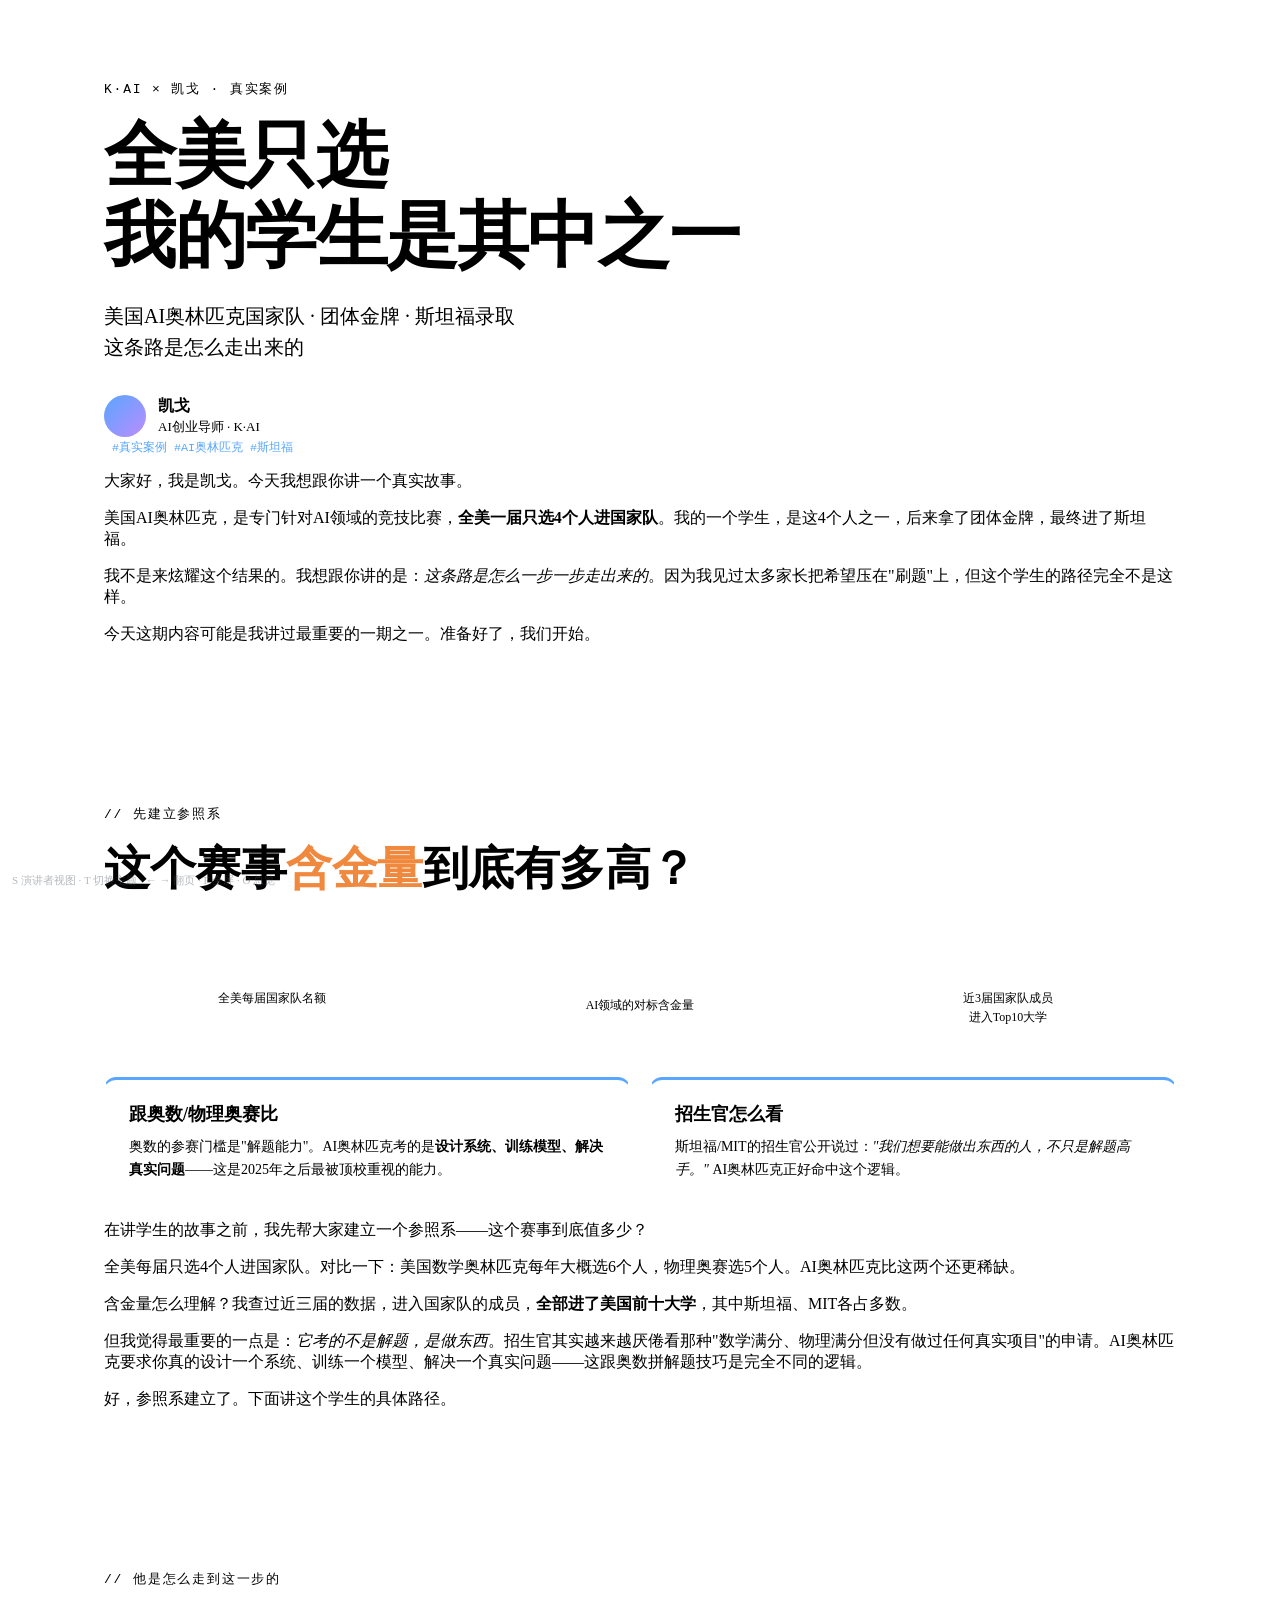
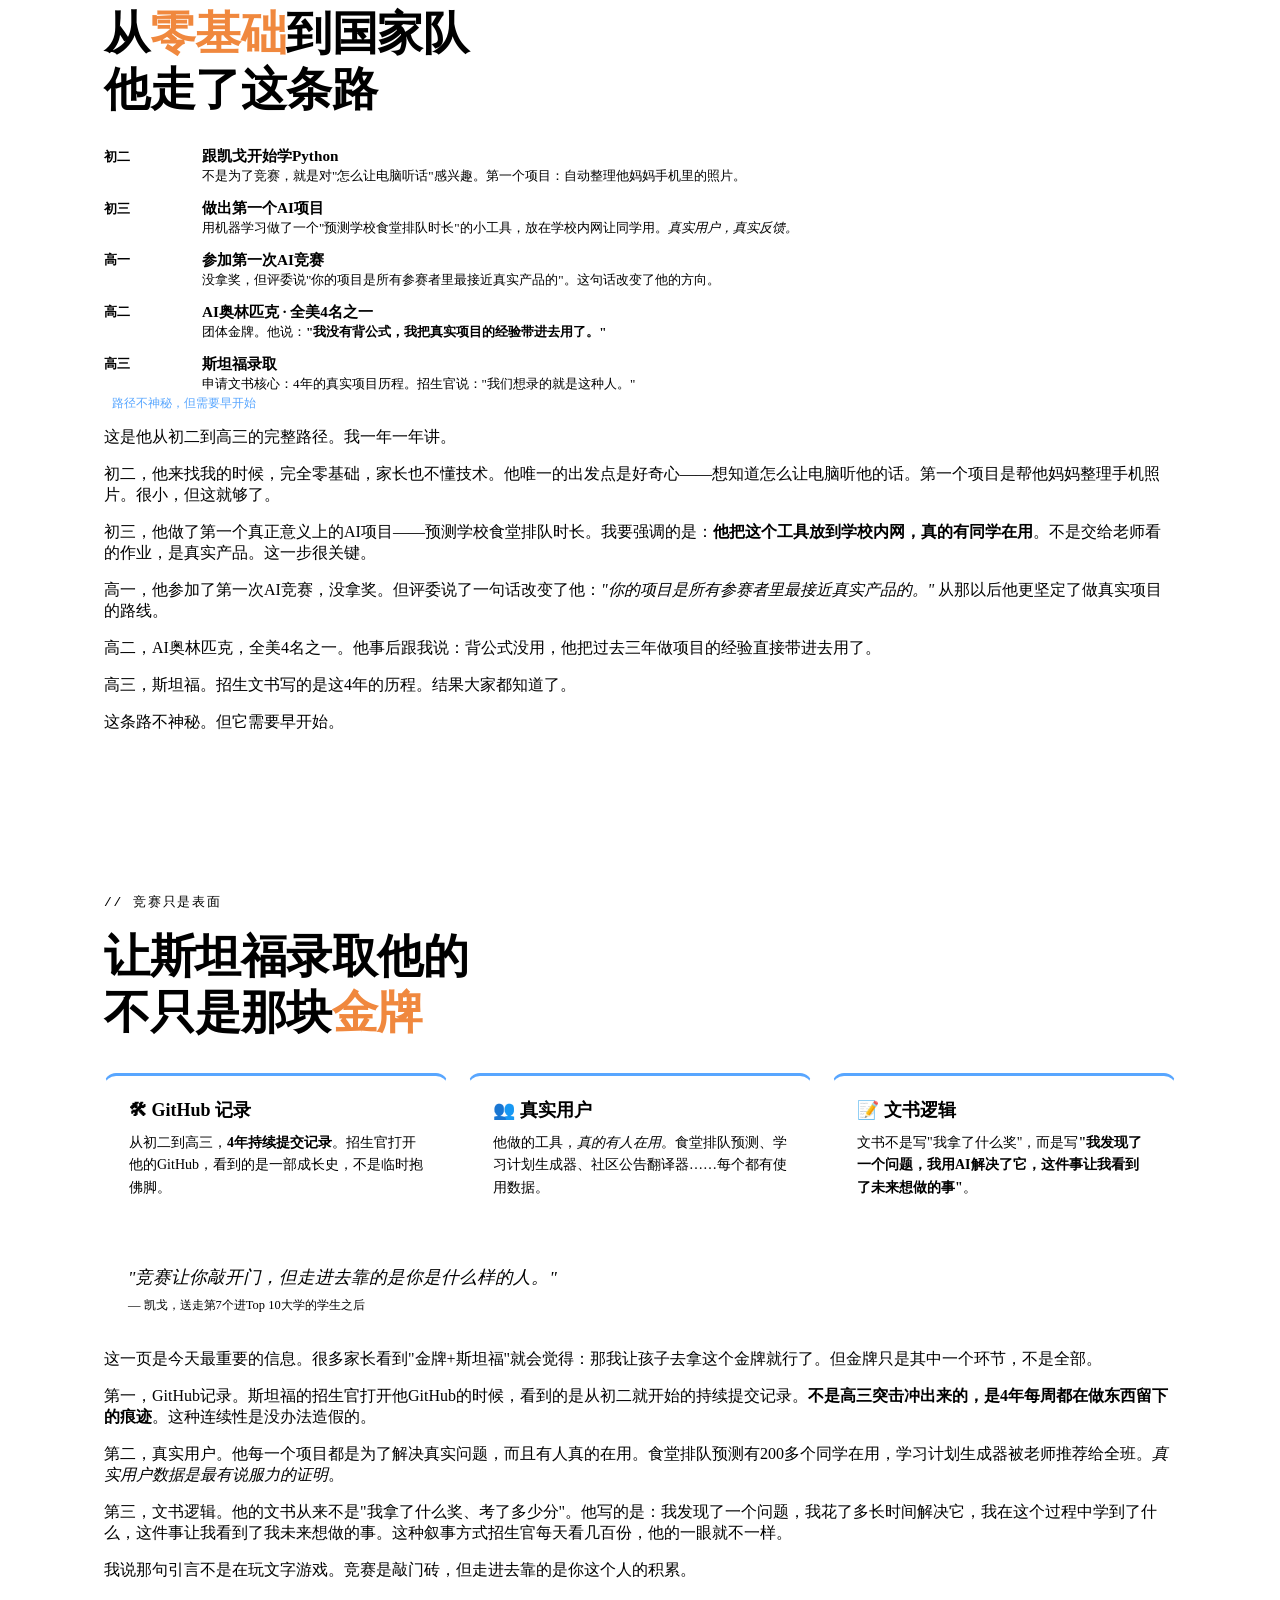
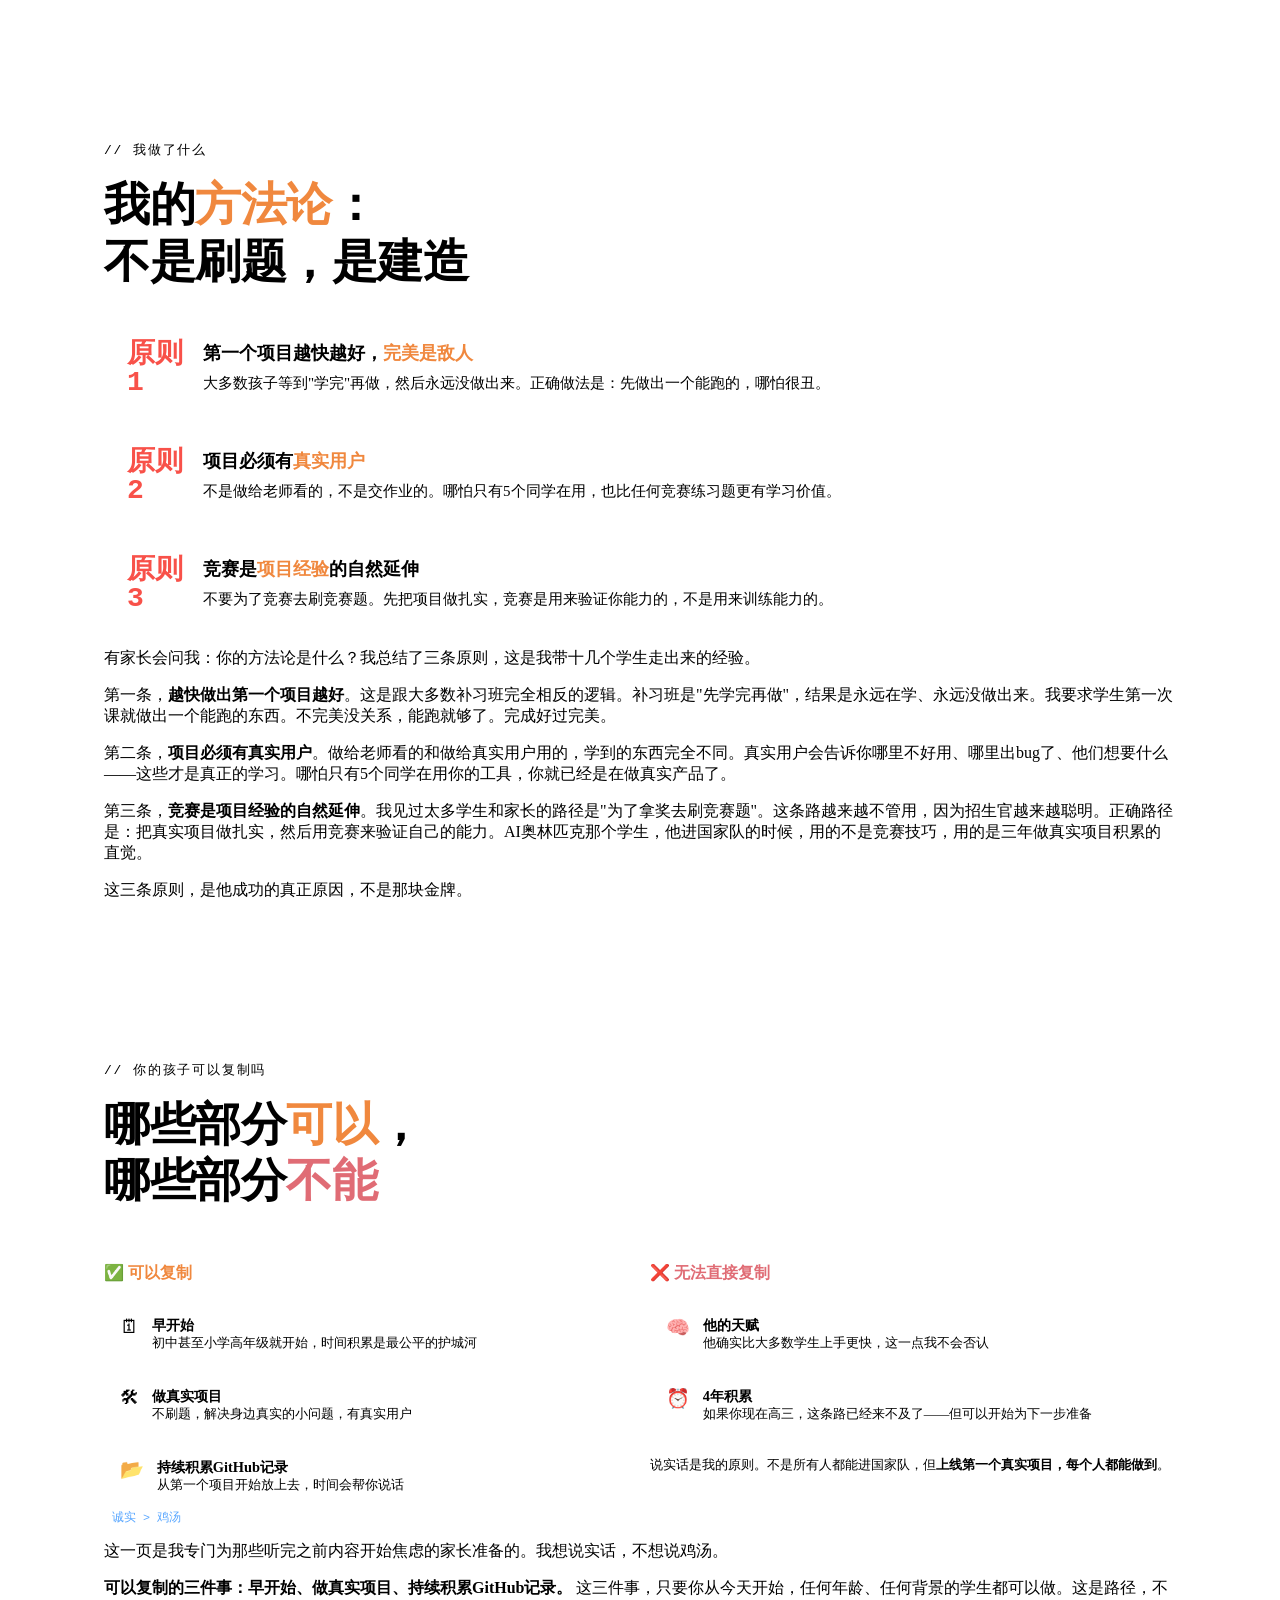
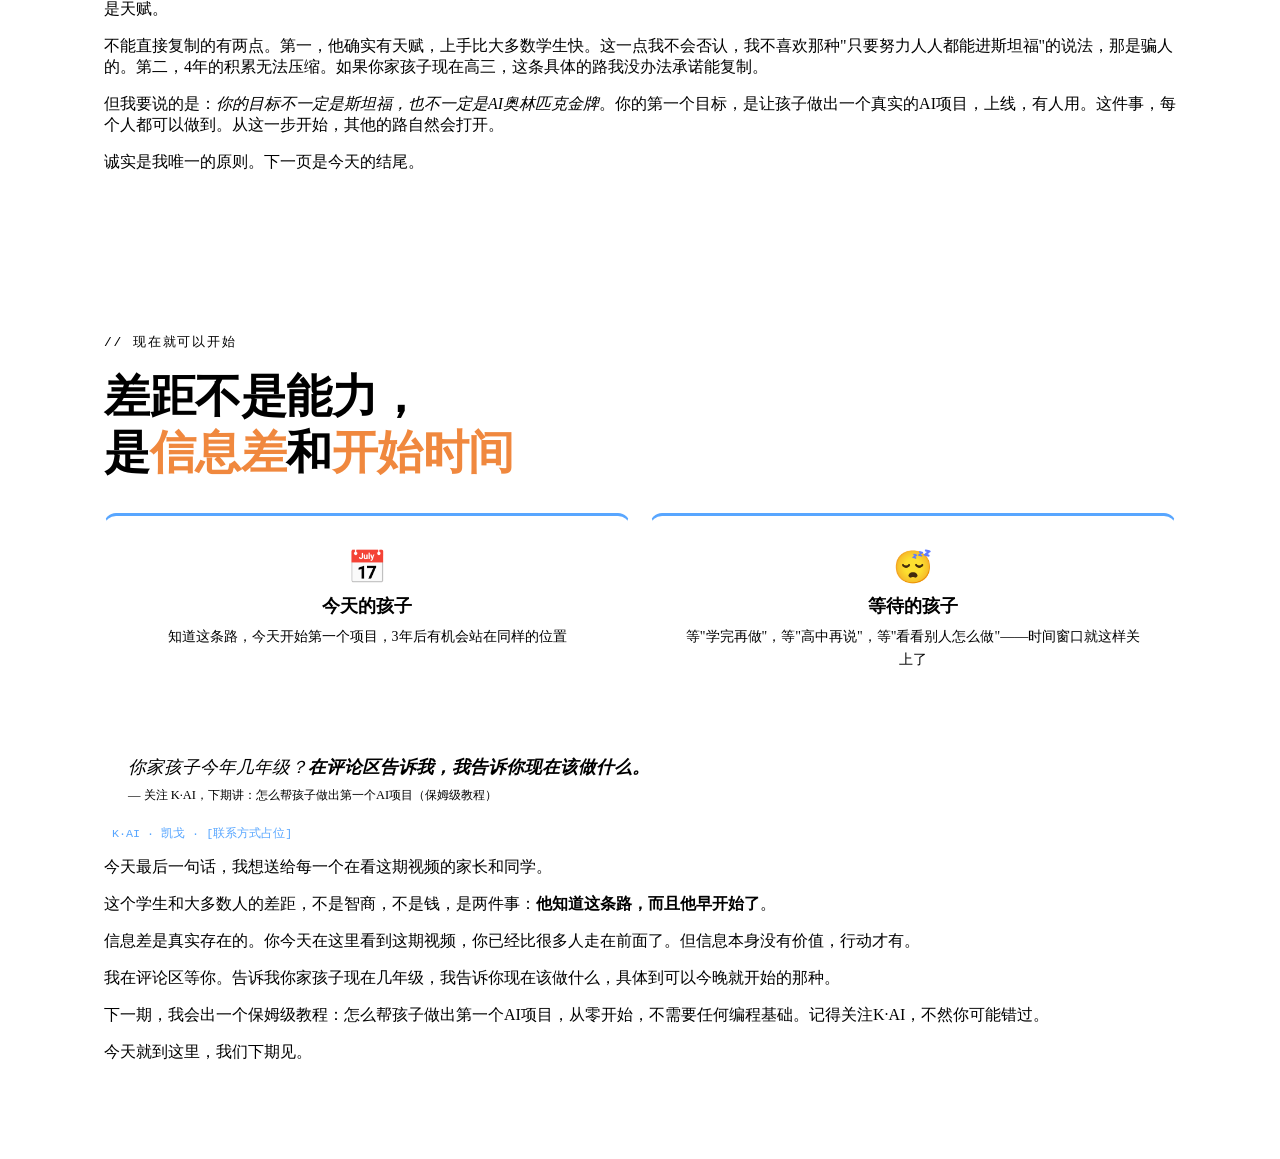
==== products/courses/stanford-ai-olympiad/index.html @ f2dfde43 "add html-ppt slides: tools-for-teen-ai, stanford-ai-olympiad; add VEX brand design assets for Codex " ====
<!DOCTYPE html>
<html lang="zh-CN" data-themes="tokyo-night,dracula,catppuccin-mocha,nord,corporate-clean">
<head>
<meta charset="utf-8">
<meta name="viewport" content="width=device-width,initial-scale=1">
<title>全美4人之一 · 美国AI奥林匹克 → 斯坦福 · K·AI 凯戈</title>
<link rel="stylesheet" href="../../../../.agents/skills/html-ppt/assets/fonts.css">
<link rel="stylesheet" href="../../../../.agents/skills/html-ppt/assets/base.css">
<link rel="stylesheet" id="theme-link" href="../../../../.agents/skills/html-ppt/assets/themes/tokyo-night.css">
<link rel="stylesheet" href="../../../../.agents/skills/html-ppt/assets/animations/animations.css">
<link rel="stylesheet" href="style.css">
<style>
  /* 星空背景覆盖封面 */
  .slide-cover { position: relative; overflow: hidden; }
  .slide-cover canvas { position: absolute; inset: 0; z-index: 0; pointer-events: none; }
  .slide-cover > *:not(canvas) { position: relative; z-index: 1; }

  /* 数据高亮卡 */
  .stat-row { display: flex; gap: 2rem; margin-top: 1.5rem; }
  .stat-box { flex: 1; background: var(--surface-2); border-radius: var(--radius); padding: 1.2rem 1rem; text-align: center; border: 1px solid var(--border); }
  .stat-box .big { font-size: 2.4rem; font-weight: 700; background: var(--grad); -webkit-background-clip: text; background-clip: text; color: transparent; display: block; }
  .stat-box .label { font-size: .75rem; color: var(--text-2); margin-top: .25rem; }

  /* 时间线 */
  .timeline { display: flex; flex-direction: column; gap: .8rem; margin-top: 1.2rem; }
  .tl-row { display: flex; gap: 1rem; align-items: flex-start; }
  .tl-year { min-width: 3.5rem; font-size: .8rem; font-weight: 700; color: var(--accent); padding-top: .15rem; }
  .tl-dot { width: 10px; height: 10px; border-radius: 50%; background: var(--accent); margin-top: .35rem; flex-shrink: 0; }
  .tl-line { width: 2px; background: var(--border); margin: 0 auto; flex-shrink: 0; align-self: stretch; display: none; }
  .tl-body b { font-size: .95rem; }
  .tl-body p { font-size: .82rem; color: var(--text-2); margin: 0; }

  /* 引用块 */
  .quote-block { background: var(--surface-2); border-left: 4px solid var(--accent); border-radius: 0 var(--radius) var(--radius) 0; padding: 1.2rem 1.5rem; margin-top: 1.5rem; }
  .quote-block p { font-size: 1.1rem; font-style: italic; color: var(--text-1); margin: 0; }
  .quote-block cite { display: block; margin-top: .5rem; font-size: .78rem; color: var(--text-2); font-style: normal; }

  /* 可复制清单 */
  .copy-list { display: flex; flex-direction: column; gap: .6rem; margin-top: 1.2rem; }
  .copy-item { display: flex; gap: .8rem; background: var(--surface-2); border-radius: var(--radius); padding: .8rem 1rem; }
  .copy-item .ci-icon { font-size: 1.2rem; flex-shrink: 0; }
  .copy-item .ci-body b { font-size: .9rem; }
  .copy-item .ci-body p { font-size: .8rem; color: var(--text-2); margin: 0; }
  .copy-item.highlight { border: 1px solid var(--accent); }
</style>
</head>
<body class="tpl-presenter-mode-reveal">
<div class="deck">

  <!-- ============ 1. COVER + 星空 ============ -->
  <section class="slide slide-cover" data-title="Cover">
    <div data-fx="starfield" style="position:absolute;inset:0;z-index:0;"></div>
    <p class="kicker" style="position:relative;z-index:1;">K·AI × 凯戈 · 真实案例</p>
    <h1 class="h1 anim-fade-up" data-anim="fade-up" style="position:relative;z-index:1;">
      全美只选<span style="background:var(--grad);-webkit-background-clip:text;background-clip:text;color:transparent">4个人</span><br>
      我的学生是其中之一
    </h1>
    <p class="lede mt-m" style="position:relative;z-index:1;">美国AI奥林匹克国家队 · 团体金牌 · 斯坦福录取<br>这条路是怎么走出来的</p>
    <div class="speaker" style="position:relative;z-index:1;">
      <div class="av"></div>
      <div><b>凯戈</b><span>AI创业导师 · K·AI</span></div>
    </div>
    <div class="deck-footer" style="position:relative;z-index:1;">
      <span class="mono">#真实案例 #AI奥林匹克 #斯坦福</span>
      <span class="slide-number" data-current="1" data-total="7"></span>
    </div>
    <aside class="notes">
      <p>大家好，我是凯戈。今天我想跟你讲一个真实故事。</p>
      <p>美国AI奥林匹克，是专门针对AI领域的竞技比赛，<strong>全美一届只选4个人进国家队</strong>。我的一个学生，是这4个人之一，后来拿了团体金牌，最终进了斯坦福。</p>
      <p>我不是来炫耀这个结果的。我想跟你讲的是：<em>这条路是怎么一步一步走出来的</em>。因为我见过太多家长把希望压在"刷题"上，但这个学生的路径完全不是这样。</p>
      <p>今天这期内容可能是我讲过最重要的一期之一。准备好了，我们开始。</p>
    </aside>
  </section>

  <!-- ============ 2. 赛事是什么 ============ -->
  <section class="slide" data-title="赛事背景">
    <p class="kicker">// 先建立参照系</p>
    <h2 class="h2">这个赛事<span class="accent">含金量</span>到底有多高？</h2>
    <div class="stat-row">
      <div class="stat-box">
        <span class="big">4</span>
        <span class="label">全美每届国家队名额</span>
      </div>
      <div class="stat-box">
        <span class="big">≈ 奥数</span>
        <span class="label">AI领域的对标含金量</span>
      </div>
      <div class="stat-box">
        <span class="big">100%</span>
        <span class="label">近3届国家队成员<br>进入Top10大学</span>
      </div>
    </div>
    <div class="grid g2 mt-l">
      <div class="card card-accent">
        <h4>跟奥数/物理奥赛比</h4>
        <p class="dim">奥数的参赛门槛是"解题能力"。AI奥林匹克考的是<strong>设计系统、训练模型、解决真实问题</strong>——这是2025年之后最被顶校重视的能力。</p>
      </div>
      <div class="card card-accent">
        <h4>招生官怎么看</h4>
        <p class="dim">斯坦福/MIT的招生官公开说过：<em>"我们想要能做出东西的人，不只是解题高手。"</em> AI奥林匹克正好命中这个逻辑。</p>
      </div>
    </div>
    <aside class="notes">
      <p>在讲学生的故事之前，我先帮大家建立一个参照系——这个赛事到底值多少？</p>
      <p>全美每届只选4个人进国家队。对比一下：美国数学奥林匹克每年大概选6个人，物理奥赛选5个人。AI奥林匹克比这两个还更稀缺。</p>
      <p>含金量怎么理解？我查过近三届的数据，进入国家队的成员，<strong>全部进了美国前十大学</strong>，其中斯坦福、MIT各占多数。</p>
      <p>但我觉得最重要的一点是：<em>它考的不是解题，是做东西</em>。招生官其实越来越厌倦看那种"数学满分、物理满分但没有做过任何真实项目"的申请。AI奥林匹克要求你真的设计一个系统、训练一个模型、解决一个真实问题——这跟奥数拼解题技巧是完全不同的逻辑。</p>
      <p>好，参照系建立了。下面讲这个学生的具体路径。</p>
    </aside>
  </section>

  <!-- ============ 3. 学生路径 ============ -->
  <section class="slide" data-title="成长路径">
    <p class="kicker">// 他是怎么走到这一步的</p>
    <h2 class="h2">从<span class="accent">零基础</span>到国家队<br>他走了这条路</h2>
    <div class="timeline mt-m">
      <div class="tl-row">
        <span class="tl-year">初二</span>
        <div class="tl-dot"></div>
        <div class="tl-body"><b>跟凯戈开始学Python</b><p>不是为了竞赛，就是对"怎么让电脑听话"感兴趣。第一个项目：自动整理他妈妈手机里的照片。</p></div>
      </div>
      <div class="tl-row">
        <span class="tl-year">初三</span>
        <div class="tl-dot"></div>
        <div class="tl-body"><b>做出第一个AI项目</b><p>用机器学习做了一个"预测学校食堂排队时长"的小工具，放在学校内网让同学用。<em>真实用户，真实反馈。</em></p></div>
      </div>
      <div class="tl-row">
        <span class="tl-year">高一</span>
        <div class="tl-dot"></div>
        <div class="tl-body"><b>参加第一次AI竞赛</b><p>没拿奖，但评委说"你的项目是所有参赛者里最接近真实产品的"。这句话改变了他的方向。</p></div>
      </div>
      <div class="tl-row">
        <span class="tl-year">高二</span>
        <div class="tl-dot"></div>
        <div class="tl-body"><b>AI奥林匹克 · 全美4名之一</b><p>团体金牌。他说：<strong>"我没有背公式，我把真实项目的经验带进去用了。"</strong></p></div>
      </div>
      <div class="tl-row">
        <span class="tl-year">高三</span>
        <div class="tl-dot"></div>
        <div class="tl-body"><b>斯坦福录取</b><p>申请文书核心：4年的真实项目历程。招生官说："我们想录的就是这种人。"</p></div>
      </div>
    </div>
    <div class="deck-footer">
      <span class="mono">路径不神秘，但需要早开始</span>
      <span class="slide-number" data-current="3" data-total="7"></span>
    </div>
    <aside class="notes">
      <p>这是他从初二到高三的完整路径。我一年一年讲。</p>
      <p>初二，他来找我的时候，完全零基础，家长也不懂技术。他唯一的出发点是好奇心——想知道怎么让电脑听他的话。第一个项目是帮他妈妈整理手机照片。很小，但这就够了。</p>
      <p>初三，他做了第一个真正意义上的AI项目——预测学校食堂排队时长。我要强调的是：<strong>他把这个工具放到学校内网，真的有同学在用</strong>。不是交给老师看的作业，是真实产品。这一步很关键。</p>
      <p>高一，他参加了第一次AI竞赛，没拿奖。但评委说了一句话改变了他：<em>"你的项目是所有参赛者里最接近真实产品的。"</em> 从那以后他更坚定了做真实项目的路线。</p>
      <p>高二，AI奥林匹克，全美4名之一。他事后跟我说：背公式没用，他把过去三年做项目的经验直接带进去用了。</p>
      <p>高三，斯坦福。招生文书写的是这4年的历程。结果大家都知道了。</p>
      <p>这条路不神秘。但它需要早开始。</p>
    </aside>
  </section>

  <!-- ============ 4. 竞赛之外 ============ -->
  <section class="slide" data-title="竞赛之外">
    <p class="kicker">// 竞赛只是表面</p>
    <h2 class="h2">让斯坦福录取他的<br>不只是那块<span class="accent">金牌</span></h2>
    <div class="grid g3 mt-l">
      <div class="card card-accent">
        <h4>🛠 GitHub 记录</h4>
        <p class="dim">从初二到高三，<strong>4年持续提交记录</strong>。招生官打开他的GitHub，看到的是一部成长史，不是临时抱佛脚。</p>
      </div>
      <div class="card card-accent">
        <h4>👥 真实用户</h4>
        <p class="dim">他做的工具，<em>真的有人在用</em>。食堂排队预测、学习计划生成器、社区公告翻译器……每个都有使用数据。</p>
      </div>
      <div class="card card-accent">
        <h4>📝 文书逻辑</h4>
        <p class="dim">文书不是写"我拿了什么奖"，而是写<strong>"我发现了一个问题，我用AI解决了它，这件事让我看到了未来想做的事"</strong>。</p>
      </div>
    </div>
    <div class="quote-block">
      <p>"竞赛让你敲开门，但走进去靠的是你是什么样的人。"</p>
      <cite>— 凯戈，送走第7个进Top 10大学的学生之后</cite>
    </div>
    <aside class="notes">
      <p>这一页是今天最重要的信息。很多家长看到"金牌+斯坦福"就会觉得：那我让孩子去拿这个金牌就行了。但金牌只是其中一个环节，不是全部。</p>
      <p>第一，GitHub记录。斯坦福的招生官打开他GitHub的时候，看到的是从初二就开始的持续提交记录。<strong>不是高三突击冲出来的，是4年每周都在做东西留下的痕迹</strong>。这种连续性是没办法造假的。</p>
      <p>第二，真实用户。他每一个项目都是为了解决真实问题，而且有人真的在用。食堂排队预测有200多个同学在用，学习计划生成器被老师推荐给全班。<em>真实用户数据是最有说服力的证明</em>。</p>
      <p>第三，文书逻辑。他的文书从来不是"我拿了什么奖、考了多少分"。他写的是：我发现了一个问题，我花了多长时间解决它，我在这个过程中学到了什么，这件事让我看到了我未来想做的事。这种叙事方式招生官每天看几百份，他的一眼就不一样。</p>
      <p>我说那句引言不是在玩文字游戏。竞赛是敲门砖，但走进去靠的是你这个人的积累。</p>
    </aside>
  </section>

  <!-- ============ 5. 方法论 ============ -->
  <section class="slide" data-title="凯戈方法论">
    <p class="kicker">// 我做了什么</p>
    <h2 class="h2">我的<span class="accent">方法论</span>：<br>不是刷题，是建造</h2>
    <div class="stack mt-l">
      <div class="rule-row">
        <span class="num red">原则1</span>
        <div>
          <b>第一个项目越快越好，<span class="accent">完美是敌人</span></b>
          <p class="dim">大多数孩子等到"学完"再做，然后永远没做出来。正确做法是：先做出一个能跑的，哪怕很丑。</p>
        </div>
      </div>
      <div class="rule-row">
        <span class="num red">原则2</span>
        <div>
          <b>项目必须有<span class="accent">真实用户</span></b>
          <p class="dim">不是做给老师看的，不是交作业的。哪怕只有5个同学在用，也比任何竞赛练习题更有学习价值。</p>
        </div>
      </div>
      <div class="rule-row">
        <span class="num red">原则3</span>
        <div>
          <b>竞赛是<span class="accent">项目经验</span>的自然延伸</b>
          <p class="dim">不要为了竞赛去刷竞赛题。先把项目做扎实，竞赛是用来验证你能力的，不是用来训练能力的。</p>
        </div>
      </div>
    </div>
    <aside class="notes">
      <p>有家长会问我：你的方法论是什么？我总结了三条原则，这是我带十几个学生走出来的经验。</p>
      <p>第一条，<strong>越快做出第一个项目越好</strong>。这是跟大多数补习班完全相反的逻辑。补习班是"先学完再做"，结果是永远在学、永远没做出来。我要求学生第一次课就做出一个能跑的东西。不完美没关系，能跑就够了。完成好过完美。</p>
      <p>第二条，<strong>项目必须有真实用户</strong>。做给老师看的和做给真实用户用的，学到的东西完全不同。真实用户会告诉你哪里不好用、哪里出bug了、他们想要什么——这些才是真正的学习。哪怕只有5个同学在用你的工具，你就已经是在做真实产品了。</p>
      <p>第三条，<strong>竞赛是项目经验的自然延伸</strong>。我见过太多学生和家长的路径是"为了拿奖去刷竞赛题"。这条路越来越不管用，因为招生官越来越聪明。正确路径是：把真实项目做扎实，然后用竞赛来验证自己的能力。AI奥林匹克那个学生，他进国家队的时候，用的不是竞赛技巧，用的是三年做真实项目积累的直觉。</p>
      <p>这三条原则，是他成功的真正原因，不是那块金牌。</p>
    </aside>
  </section>

  <!-- ============ 6. 可复制吗 ============ -->
  <section class="slide" data-title="可复制性">
    <p class="kicker">// 你的孩子可以复制吗</p>
    <h2 class="h2">哪些部分<span class="accent">可以</span>，<br>哪些部分<span style="color:var(--danger,#e06c75)">不能</span></h2>
    <div class="grid g2 mt-l">
      <div>
        <h4 class="accent" style="margin-bottom:.8rem;">✅ 可以复制</h4>
        <div class="copy-list">
          <div class="copy-item highlight">
            <span class="ci-icon">🗓</span>
            <div class="ci-body"><b>早开始</b><p>初中甚至小学高年级就开始，时间积累是最公平的护城河</p></div>
          </div>
          <div class="copy-item highlight">
            <span class="ci-icon">🛠</span>
            <div class="ci-body"><b>做真实项目</b><p>不刷题，解决身边真实的小问题，有真实用户</p></div>
          </div>
          <div class="copy-item highlight">
            <span class="ci-icon">📂</span>
            <div class="ci-body"><b>持续积累GitHub记录</b><p>从第一个项目开始放上去，时间会帮你说话</p></div>
          </div>
        </div>
      </div>
      <div>
        <h4 style="color:var(--danger,#e06c75);margin-bottom:.8rem;">❌ 无法直接复制</h4>
        <div class="copy-list">
          <div class="copy-item">
            <span class="ci-icon">🧠</span>
            <div class="ci-body"><b>他的天赋</b><p>他确实比大多数学生上手更快，这一点我不会否认</p></div>
          </div>
          <div class="copy-item">
            <span class="ci-icon">⏰</span>
            <div class="ci-body"><b>4年积累</b><p>如果你现在高三，这条路已经来不及了——但可以开始为下一步准备</p></div>
          </div>
        </div>
        <p class="dim mt-m" style="font-size:.82rem;">说实话是我的原则。不是所有人都能进国家队，但<strong>上线第一个真实项目，每个人都能做到</strong>。</p>
      </div>
    </div>
    <div class="deck-footer">
      <span class="mono">诚实 > 鸡汤</span>
      <span class="slide-number" data-current="6" data-total="7"></span>
    </div>
    <aside class="notes">
      <p>这一页是我专门为那些听完之前内容开始焦虑的家长准备的。我想说实话，不想说鸡汤。</p>
      <p><strong>可以复制的三件事：早开始、做真实项目、持续积累GitHub记录。</strong> 这三件事，只要你从今天开始，任何年龄、任何背景的学生都可以做。这是路径，不是天赋。</p>
      <p>不能直接复制的有两点。第一，他确实有天赋，上手比大多数学生快。这一点我不会否认，我不喜欢那种"只要努力人人都能进斯坦福"的说法，那是骗人的。第二，4年的积累无法压缩。如果你家孩子现在高三，这条具体的路我没办法承诺能复制。</p>
      <p>但我要说的是：<em>你的目标不一定是斯坦福，也不一定是AI奥林匹克金牌</em>。你的第一个目标，是让孩子做出一个真实的AI项目，上线，有人用。这件事，每个人都可以做到。从这一步开始，其他的路自然会打开。</p>
      <p>诚实是我唯一的原则。下一页是今天的结尾。</p>
    </aside>
  </section>

  <!-- ============ 7. CLOSING ============ -->
  <section class="slide" data-title="结尾钩子">
    <p class="kicker">// 现在就可以开始</p>
    <h2 class="h2">差距不是能力，<br>是<span class="accent">信息差</span>和<span class="accent">开始时间</span></h2>
    <div class="grid g2 mt-l">
      <div class="card card-accent" style="text-align:center;padding:2rem;">
        <p style="font-size:2rem;margin:0">📅</p>
        <h4 style="margin:.5rem 0">今天的孩子</h4>
        <p class="dim">知道这条路，今天开始第一个项目，3年后有机会站在同样的位置</p>
      </div>
      <div class="card card-accent" style="text-align:center;padding:2rem;">
        <p style="font-size:2rem;margin:0">😴</p>
        <h4 style="margin:.5rem 0">等待的孩子</h4>
        <p class="dim">等"学完再做"，等"高中再说"，等"看看别人怎么做"——时间窗口就这样关上了</p>
      </div>
    </div>
    <div class="quote-block mt-l">
      <p>你家孩子今年几年级？<strong>在评论区告诉我，我告诉你现在该做什么。</strong></p>
      <cite>— 关注 K·AI，下期讲：怎么帮孩子做出第一个AI项目（保姆级教程）</cite>
    </div>
    <div class="deck-footer">
      <span class="mono">K·AI · 凯戈 · [联系方式占位]</span>
      <span class="slide-number" data-current="7" data-total="7"></span>
    </div>
    <aside class="notes">
      <p>今天最后一句话，我想送给每一个在看这期视频的家长和同学。</p>
      <p>这个学生和大多数人的差距，不是智商，不是钱，是两件事：<strong>他知道这条路，而且他早开始了</strong>。</p>
      <p>信息差是真实存在的。你今天在这里看到这期视频，你已经比很多人走在前面了。但信息本身没有价值，行动才有。</p>
      <p>我在评论区等你。告诉我你家孩子现在几年级，我告诉你现在该做什么，具体到可以今晚就开始的那种。</p>
      <p>下一期，我会出一个保姆级教程：怎么帮孩子做出第一个AI项目，从零开始，不需要任何编程基础。记得关注K·AI，不然你可能错过。</p>
      <p>今天就到这里，我们下期见。</p>
    </aside>
  </section>

</div>

<div style="position:fixed;bottom:12px;left:12px;font-size:11px;color:#484f5866;z-index:100;pointer-events:none">
  S 演讲者视图 · T 切换主题 · ← → 翻页 · F 全屏 · O 总览
</div>

<script src="../../../../.agents/skills/html-ppt/assets/animations/fx-runtime.js"></script>
<script src="../../../../.agents/skills/html-ppt/assets/runtime.js"></script>
</body>
</html>
---- products/courses/stanford-ai-olympiad/style.css ----
/* tpl-presenter-mode-reveal · scoped styles
 * Presenter-mode demo deck. Inherits tokens from active theme.
 * Minimal overrides — focus is on content + notes structure.
 */

.tpl-presenter-mode-reveal .slide {
  padding: 72px 96px;
}

.tpl-presenter-mode-reveal .kicker {
  font-family: var(--font-mono, monospace);
  font-size: 13px;
  color: var(--text-3);
  letter-spacing: 0.14em;
  text-transform: uppercase;
  margin: 0 0 18px 0;
}

.tpl-presenter-mode-reveal .h1 {
  font-size: clamp(44px, 5.6vw, 76px);
  line-height: 1.12;
  letter-spacing: -0.02em;
  margin: 0 0 24px 0;
}

.tpl-presenter-mode-reveal .h2 {
  font-size: clamp(32px, 3.6vw, 48px);
  line-height: 1.22;
  letter-spacing: -0.01em;
  margin: 0 0 28px 0;
}

.tpl-presenter-mode-reveal .lede {
  font-size: 20px;
  line-height: 1.55;
  color: var(--text-2);
}

.tpl-presenter-mode-reveal .mono {
  font-family: var(--font-mono, monospace);
  font-size: 0.9em;
  padding: 2px 8px;
  border-radius: 6px;
  background: rgba(255,255,255,0.08);
  color: var(--accent, #58a6ff);
}

.tpl-presenter-mode-reveal .accent {
  color: var(--accent, #f0883e);
  font-weight: 700;
}

.tpl-presenter-mode-reveal .speaker {
  display: flex;
  align-items: center;
  gap: 12px;
  margin-top: 32px;
}
.tpl-presenter-mode-reveal .speaker .av {
  width: 42px;
  height: 42px;
  border-radius: 50%;
  background: linear-gradient(135deg, var(--accent, #58a6ff), #bc8cff);
}
.tpl-presenter-mode-reveal .speaker b {
  display: block;
  font-size: 16px;
}
.tpl-presenter-mode-reveal .speaker span {
  font-size: 13px;
  color: var(--text-3);
}

/* Agenda rows */
.tpl-presenter-mode-reveal .agenda-row {
  display: grid;
  grid-template-columns: 48px 1fr auto;
  gap: 16px;
  align-items: center;
  padding: 14px 18px;
  border: 1px solid var(--border, rgba(255,255,255,0.1));
  border-radius: 10px;
  margin-bottom: 10px;
  background: var(--surface, rgba(255,255,255,0.03));
}
.tpl-presenter-mode-reveal .agenda-row .num {
  font-family: var(--font-mono, monospace);
  font-size: 14px;
  color: var(--accent, #58a6ff);
  font-weight: 700;
}
.tpl-presenter-mode-reveal .agenda-row .t {
  font-size: 17px;
  font-weight: 500;
  color: var(--text-1);
}
.tpl-presenter-mode-reveal .agenda-row .d {
  font-family: var(--font-mono, monospace);
  font-size: 12px;
  color: var(--text-3);
}

/* Cards */
.tpl-presenter-mode-reveal .card {
  background: var(--surface, rgba(255,255,255,0.03));
  border: 1px solid var(--border, rgba(255,255,255,0.1));
  border-radius: 12px;
  padding: 22px 24px;
}
.tpl-presenter-mode-reveal .card-accent {
  border-top: 3px solid var(--accent, #58a6ff);
}
.tpl-presenter-mode-reveal .card h4 {
  margin: 0 0 10px 0;
  font-size: 18px;
  color: var(--text-1);
}
.tpl-presenter-mode-reveal .card .dim {
  color: var(--text-2);
  font-size: 14px;
  line-height: 1.6;
  margin: 0;
}

/* Feature rows (presenter view features) */
.tpl-presenter-mode-reveal .feature-row {
  display: flex;
  gap: 14px;
  padding: 14px 0;
  border-bottom: 1px solid var(--border, rgba(255,255,255,0.08));
}
.tpl-presenter-mode-reveal .feature-row:last-child { border-bottom: none; }
.tpl-presenter-mode-reveal .feature-row .num {
  font-size: 24px;
  font-weight: 700;
  line-height: 1;
  flex-shrink: 0;
}
.tpl-presenter-mode-reveal .feature-row b {
  display: block;
  font-size: 17px;
  margin-bottom: 4px;
  color: var(--text-1);
}
.tpl-presenter-mode-reveal .feature-row .dim {
  font-size: 14px;
  color: var(--text-2);
  line-height: 1.55;
  margin: 0;
}
.tpl-presenter-mode-reveal .blue { color: #58a6ff; }
.tpl-presenter-mode-reveal .green { color: #3fb950; }
.tpl-presenter-mode-reveal .orange { color: #f0883e; }
.tpl-presenter-mode-reveal .purple { color: #bc8cff; }
.tpl-presenter-mode-reveal .red { color: #f85149; }

/* Rule rows (3 铁律) */
.tpl-presenter-mode-reveal .rule-row {
  display: grid;
  grid-template-columns: 56px 1fr;
  gap: 20px;
  align-items: start;
  padding: 18px 22px;
  border: 1px solid var(--border, rgba(255,255,255,0.1));
  border-radius: 12px;
  margin-bottom: 14px;
  background: var(--surface, rgba(255,255,255,0.03));
}
.tpl-presenter-mode-reveal .rule-row .num {
  font-size: 28px;
  font-weight: 800;
  font-family: var(--font-mono, monospace);
  line-height: 1;
}
.tpl-presenter-mode-reveal .rule-row b {
  display: block;
  font-size: 18px;
  margin-bottom: 6px;
  color: var(--text-1);
}
.tpl-presenter-mode-reveal .rule-row .dim {
  font-size: 15px;
  color: var(--text-2);
  line-height: 1.6;
  margin: 0;
}

/* Code block */
.tpl-presenter-mode-reveal .code-block {
  background: #0d1117;
  border: 1px solid rgba(255,255,255,0.1);
  border-radius: 12px;
  padding: 20px 26px;
  font-family: var(--font-mono, "SF Mono", monospace);
  font-size: 15px;
  line-height: 1.8;
  color: #e6edf3;
  white-space: pre-wrap;
  text-align: left;
}
.tpl-presenter-mode-reveal .code-block .comment { color: #8b949e; }
.tpl-presenter-mode-reveal .code-block .cmd { color: #3fb950; font-weight: 600; }
.tpl-presenter-mode-reveal .code-block .flag { color: #f0883e; }

/* Stack helper */
.tpl-presenter-mode-reveal .stack > * + * { margin-top: 0; }

/* Grid helpers */
.tpl-presenter-mode-reveal .grid { display: grid; gap: 20px; }
.tpl-presenter-mode-reveal .grid.g2 { grid-template-columns: 1fr 1fr; }
.tpl-presenter-mode-reveal .grid.g3 { grid-template-columns: repeat(3, 1fr); }

.tpl-presenter-mode-reveal .mt-m { margin-top: 20px; }
.tpl-presenter-mode-reveal .mt-l { margin-top: 32px; }
.tpl-presenter-mode-reveal .mt-s { margin-top: 10px; }
.tpl-presenter-mode-reveal .tc { text-align: center; }
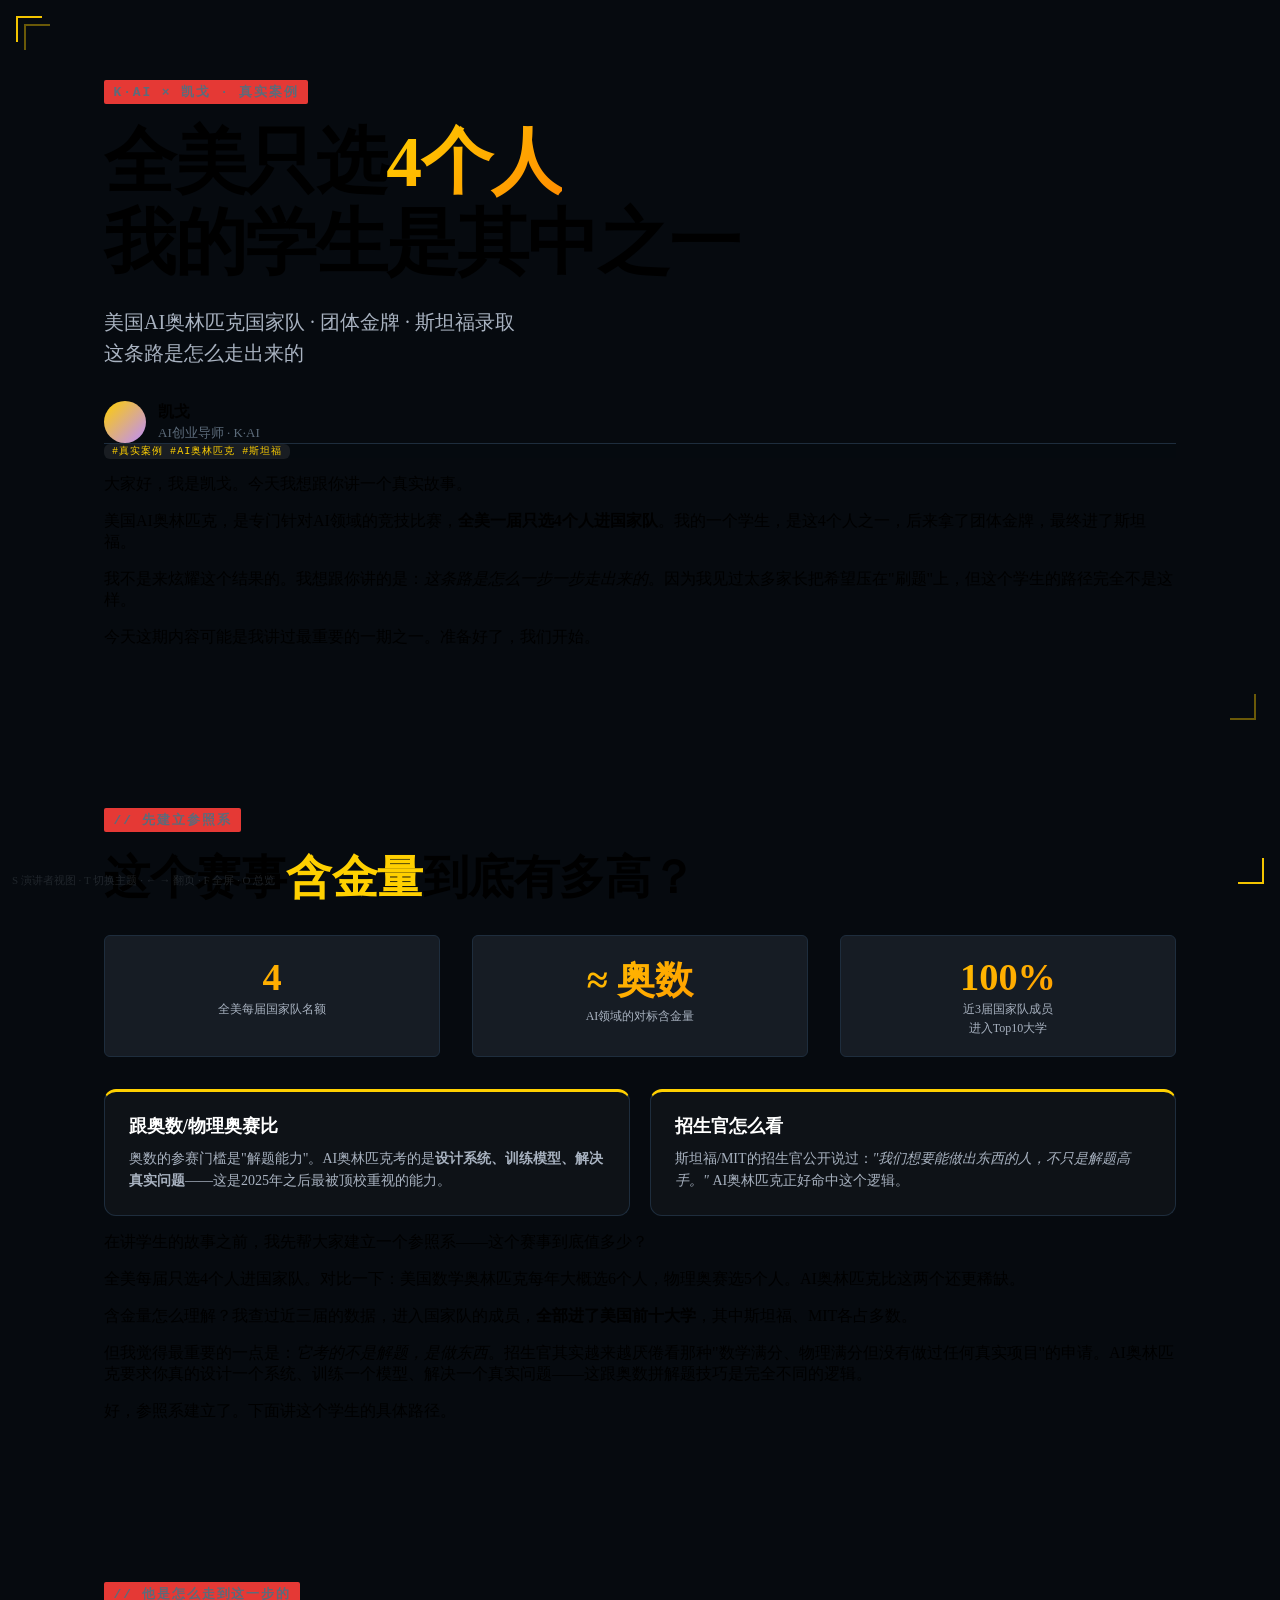
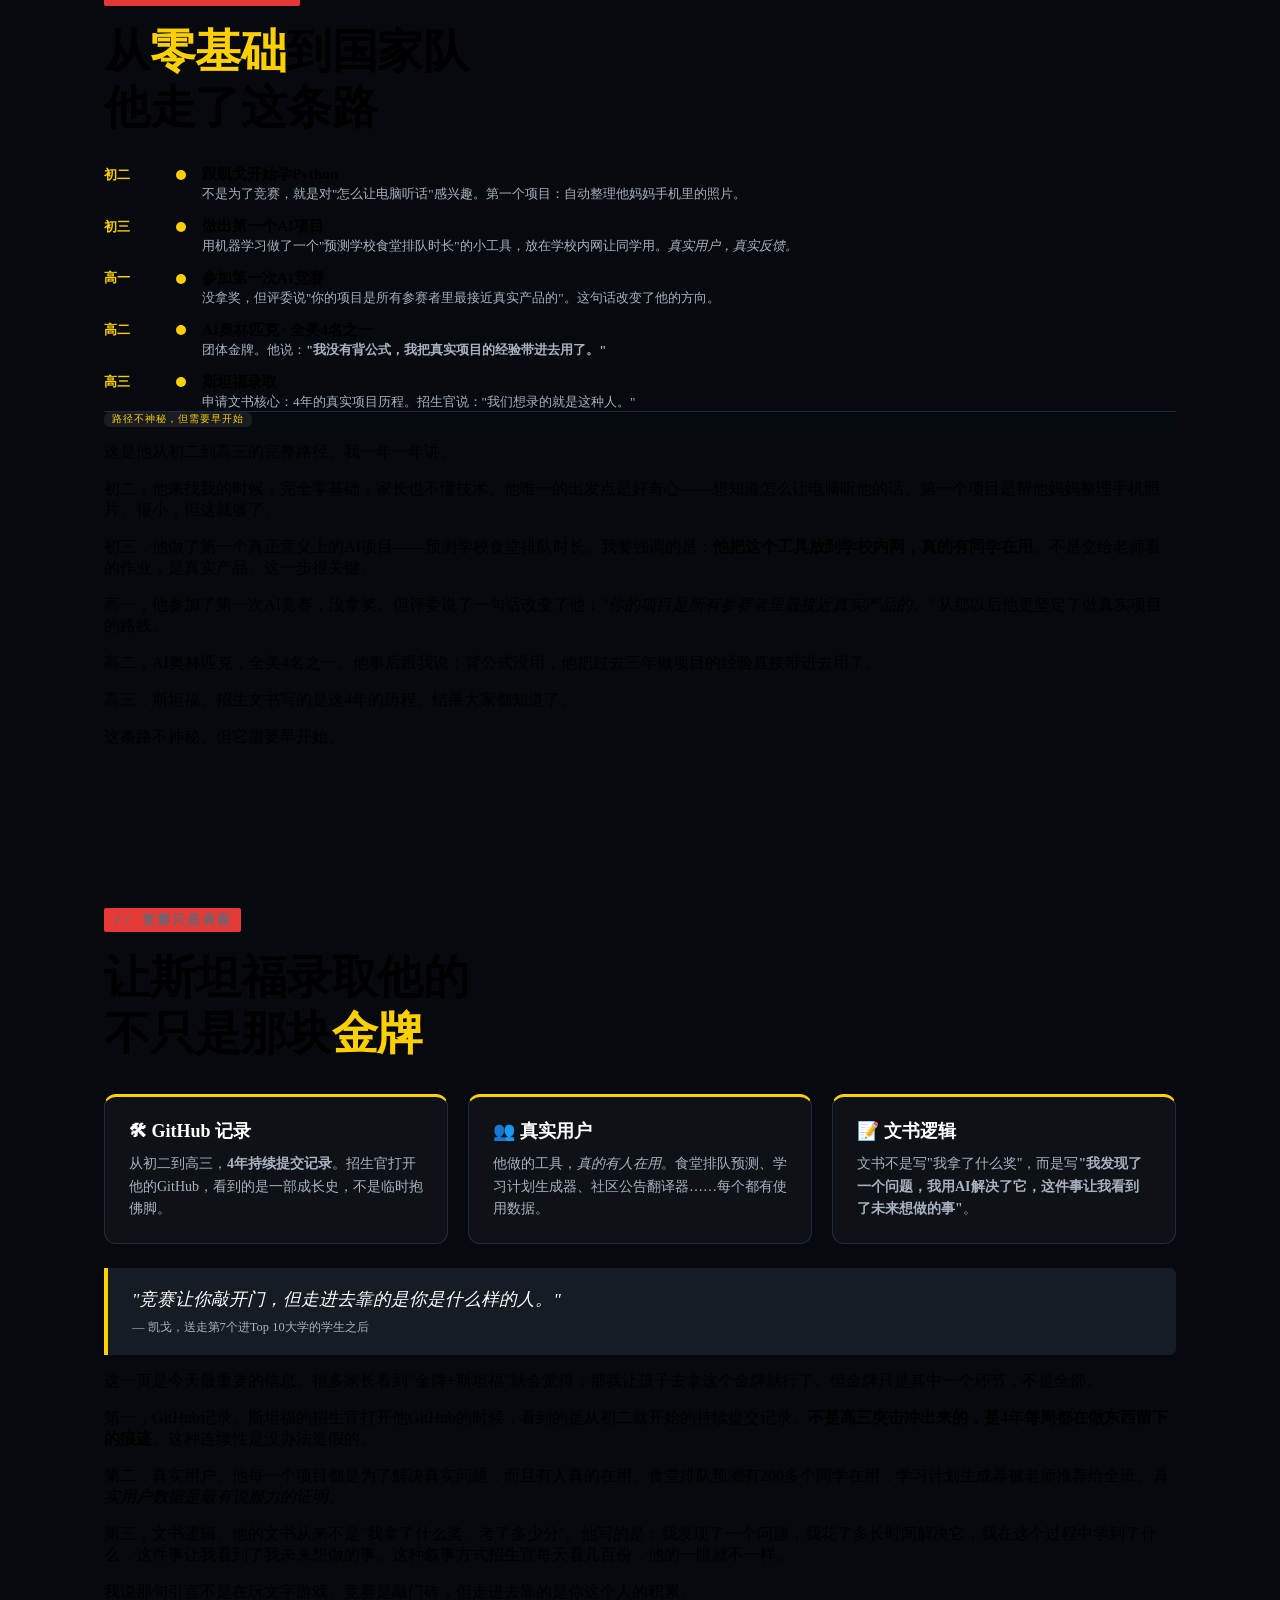
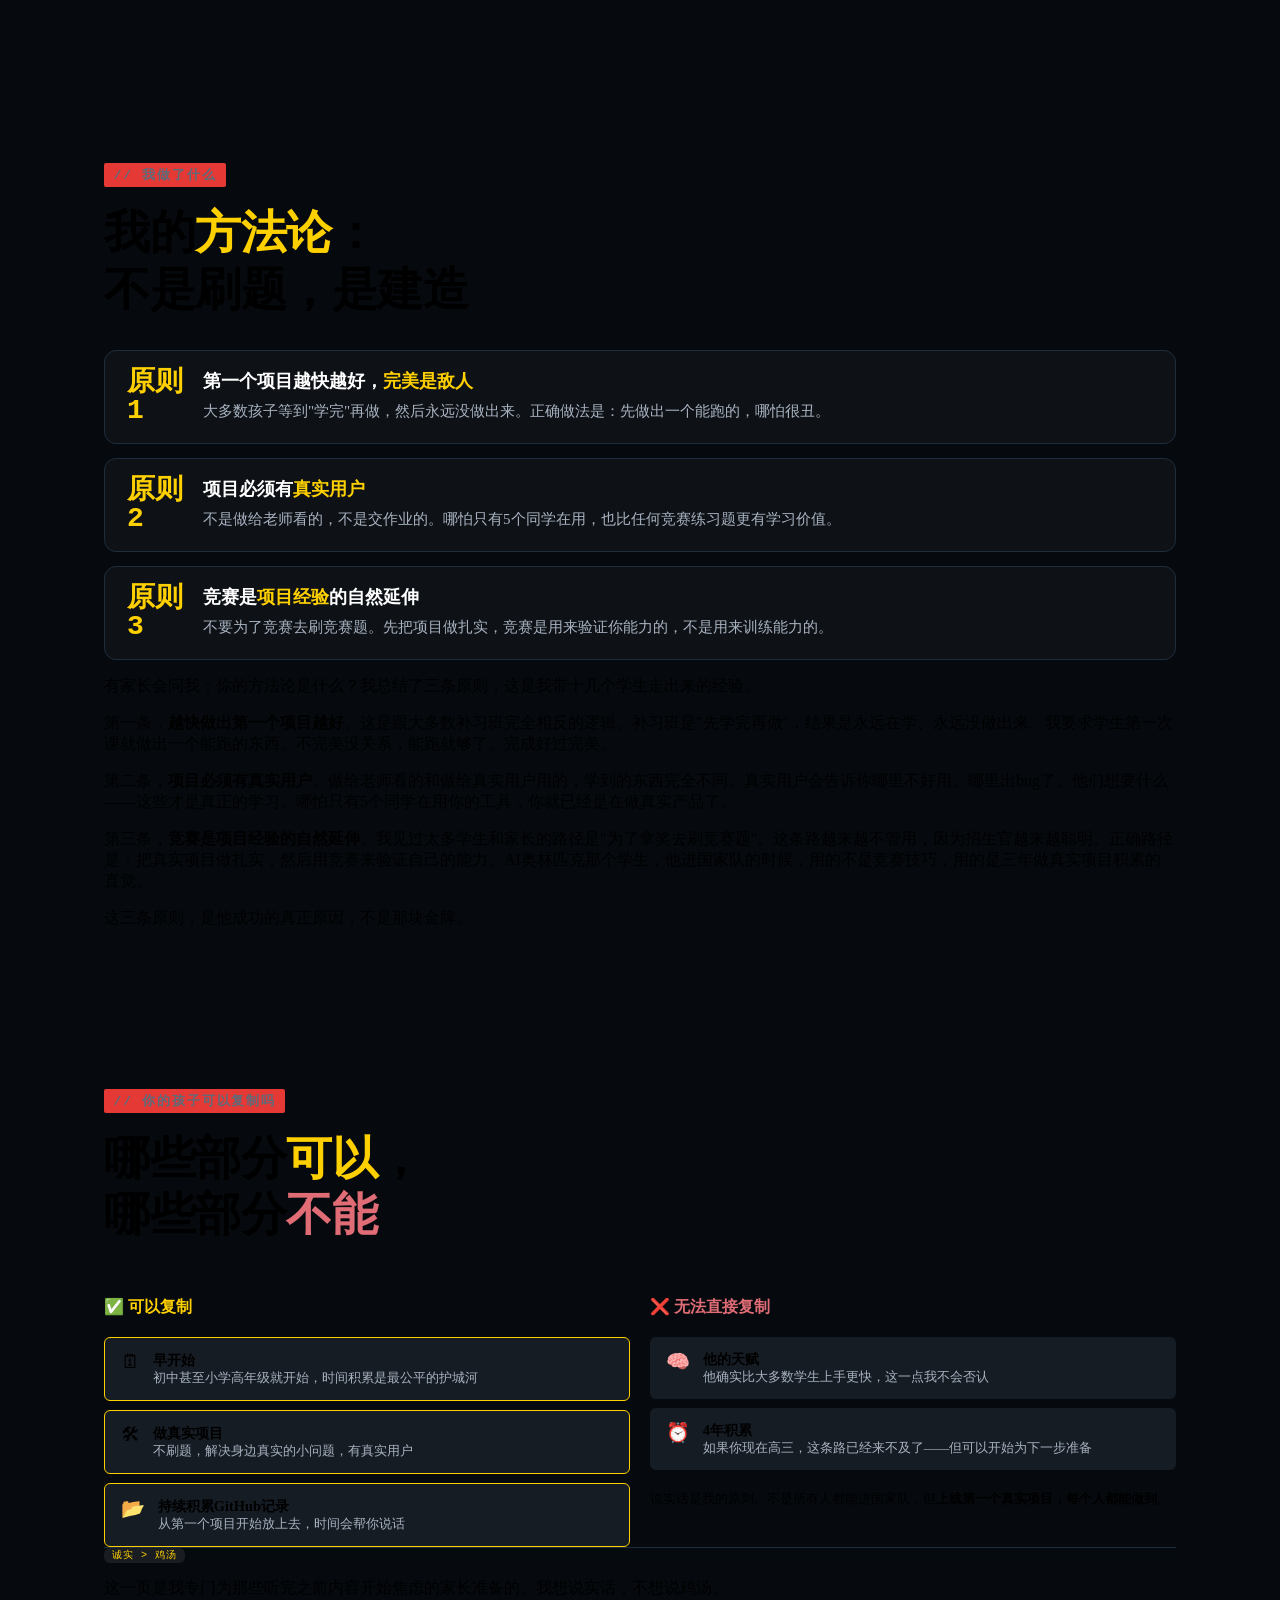
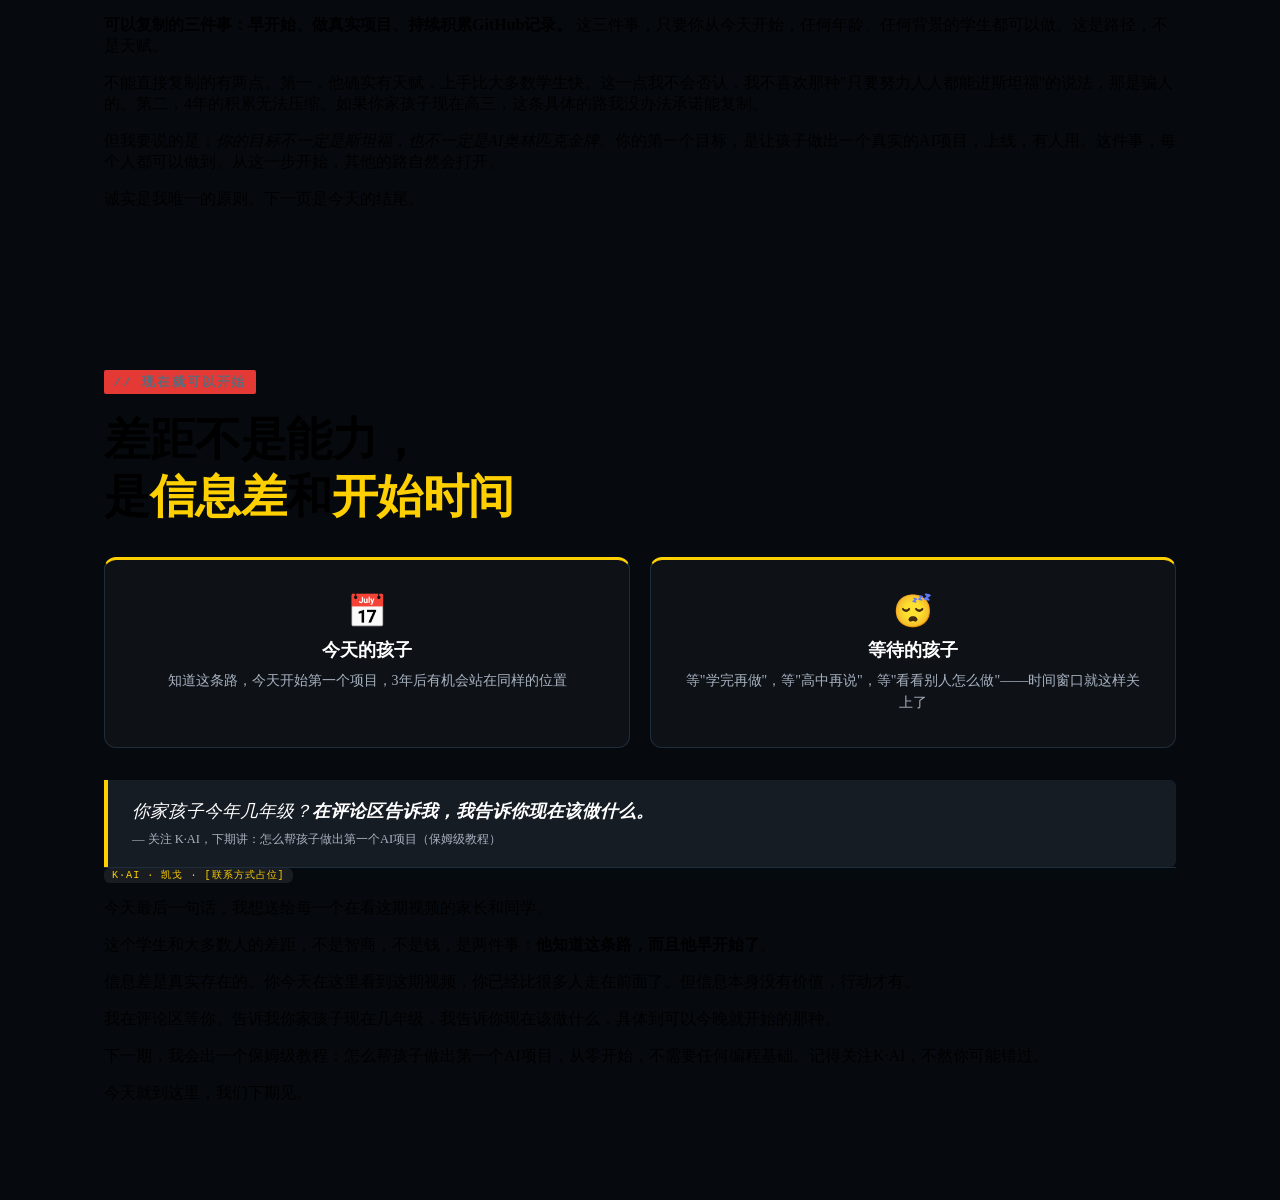
==== commit 0a0e2acb: "fix fonts: switch to fonts-magikid.css + theme-magikid-vex.css for all slides - tools-for-teen-ai/in" ====
--- a/products/courses/stanford-ai-olympiad/index.html
+++ b/products/courses/stanford-ai-olympiad/index.html
@@ -4,9 +4,9 @@
 <meta charset="utf-8">
 <meta name="viewport" content="width=device-width,initial-scale=1">
 <title>全美4人之一 · 美国AI奥林匹克 → 斯坦福 · K·AI 凯戈</title>
-<link rel="stylesheet" href="../../../../.agents/skills/html-ppt/assets/fonts.css">
+<link rel="stylesheet" href="../../../design/assets/fonts-magikid.css">
 <link rel="stylesheet" href="../../../../.agents/skills/html-ppt/assets/base.css">
-<link rel="stylesheet" id="theme-link" href="../../../../.agents/skills/html-ppt/assets/themes/tokyo-night.css">
+<link rel="stylesheet" id="theme-link" href="../../../design/assets/theme-magikid-vex.css">
 <link rel="stylesheet" href="../../../../.agents/skills/html-ppt/assets/animations/animations.css">
 <link rel="stylesheet" href="style.css">
 <style>
--- a/design/assets/fonts-magikid.css
+++ b/design/assets/fonts-magikid.css
@@ -0,0 +1,31 @@
+/*
+ * Magikid 课件字体表 · fonts-magikid.css
+ * 用途：替换 html-ppt 默认 fonts.css，解决 Google Fonts 在中国网络加载失败问题
+ * 做法：用 fonts.loli.net 镜像 + 系统字体兜底
+ * 使用：在 html 文件中将 fonts.css 的引用替换为本文件的路径
+ */
+
+/* ── 标题字体：Barlow Condensed（粗黑科技感，适合 VEX 风格）── */
+@import url('https://fonts.loli.net/css2?family=Barlow+Condensed:wght@600;700;800;900&display=swap');
+
+/* ── 正文字体：Inter（英文）+ Noto Sans SC（中文）── */
+@import url('https://fonts.loli.net/css2?family=Inter:wght@300;400;500;600;700;800&display=swap');
+@import url('https://fonts.loli.net/css2?family=Noto+Sans+SC:wght@300;400;500;700;900&display=swap');
+
+/* ── 代码字体：JetBrains Mono ── */
+@import url('https://fonts.loli.net/css2?family=JetBrains+Mono:wght@400;500;700&display=swap');
+
+/*
+ * 系统字体兜底（网络完全断开时使用）
+ * macOS: PingFang SC / SF Pro
+ * Windows: Microsoft YaHei / Segoe UI
+ * Android: Noto Sans SC
+ */
+
+:root {
+  /* 覆盖 html-ppt 的字体变量 */
+  --font-display: 'Barlow Condensed', 'PingFang SC', 'Microsoft YaHei', 'Noto Sans SC', system-ui, sans-serif;
+  --font-sans:    'Inter', 'PingFang SC', 'Noto Sans SC', 'Microsoft YaHei', system-ui, sans-serif;
+  --font-serif:   'Noto Serif SC', 'Georgia', serif;
+  --font-mono:    'JetBrains Mono', 'SF Mono', 'Consolas', monospace;
+}
--- a/design/assets/theme-magikid-vex.css
+++ b/design/assets/theme-magikid-vex.css
@@ -0,0 +1,135 @@
+/*
+ * Magikid × VEX IQ 品牌主题 · theme-magikid-vex.css
+ * 基于 2026-2027 VEX IQ Robotics Competition 官方课件模板提炼
+ * 用于 html-ppt skill：在 <link id="theme-link"> 中引用本文件
+ *
+ * 设计关键词：深黑科技、黄色霓虹、HUD界面、机甲风
+ */
+
+:root {
+  /* ── 背景系 ── */
+  --bg:          #060A0F;   /* 近黑深蓝底 */
+  --surface-1:   #0D1117;   /* 卡片底色 */
+  --surface-2:   #161C24;   /* 次级卡片 */
+  --surface-3:   #1E2733;   /* 悬浮层 */
+
+  /* ── 文字 ── */
+  --text-1:      #FFFFFF;
+  --text-2:      #A8B2C0;
+  --text-3:      #5C6B7A;
+
+  /* ── 强调色：VEX 黄 ── */
+  --accent:      #FFD000;   /* VEX 标志黄，标题/数字/高亮 */
+  --accent-dim:  rgba(255, 208, 0, 0.15);
+
+  /* ── 辅助色 ── */
+  --red:         #E53935;   /* L1/L2 章节标签、警告 */
+  --green:       #00E676;   /* SYSTEM ONLINE、成功状态 */
+  --blue:        #4FC3F7;   /* 信息/链接 */
+
+  /* ── 边框 / 线条 ── */
+  --border:      #1E2D3D;
+  --border-accent: rgba(255, 208, 0, 0.35);  /* 黄色 HUD 边框 */
+
+  /* ── 渐变 ── */
+  --grad:        linear-gradient(135deg, #FFD000 0%, #FF8C00 100%);
+  --grad-dark:   linear-gradient(180deg, rgba(255,208,0,0.08) 0%, transparent 100%);
+
+  /* ── 字体（配合 fonts-magikid.css 使用）── */
+  --font-display: 'Barlow Condensed', 'PingFang SC', 'Microsoft YaHei', system-ui, sans-serif;
+  --font-sans:    'Inter', 'PingFang SC', 'Noto Sans SC', 'Microsoft YaHei', system-ui, sans-serif;
+  --font-mono:    'JetBrains Mono', 'SF Mono', 'Consolas', monospace;
+
+  /* ── 字号（h1 放大，适配 VEX 大标题风格）── */
+  --letter-tight: -0.03em;
+
+  /* ── 圆角（VEX 模板较方正）── */
+  --radius:       6px;
+  --radius-lg:    10px;
+
+  /* ── 阴影 ── */
+  --shadow-sm:    0 1px 4px rgba(0,0,0,0.6);
+  --shadow-md:    0 4px 16px rgba(0,0,0,0.7);
+  --shadow-lg:    0 0 0 1px var(--border-accent), 0 8px 32px rgba(255,208,0,0.1);
+}
+
+/* ── 全局 body 背景 ── */
+body { background: var(--bg); }
+
+/* ── h1 标题放大为 VEX 大字风格 ── */
+.h1, h1.title {
+  font-size: clamp(52px, 6vw, 80px);
+  font-weight: 900;
+  letter-spacing: -0.02em;
+  text-transform: uppercase;
+}
+
+.h2, h2.title {
+  font-size: clamp(38px, 4.5vw, 58px);
+  font-weight: 800;
+  text-transform: uppercase;
+}
+
+/* ── accent 高亮改为 VEX 黄 ── */
+.accent { color: var(--accent) !important; }
+
+/* ── card 边框 HUD 风格 ── */
+.card {
+  background: var(--surface-1);
+  border: 1px solid var(--border);
+  border-radius: var(--radius);
+}
+.card-accent {
+  background: var(--surface-2);
+  border: 1px solid var(--border-accent);
+}
+
+/* ── kicker：VEX 章节标签风格（红色背景）── */
+.kicker {
+  display: inline-block;
+  background: var(--red);
+  color: #fff;
+  font-size: .7rem;
+  font-weight: 700;
+  letter-spacing: 2px;
+  text-transform: uppercase;
+  padding: .2rem .6rem;
+  border-radius: 2px;
+  margin-bottom: 1rem;
+}
+
+/* ── num 编号用 VEX 黄 ── */
+.num { color: var(--accent) !important; border-color: var(--accent) !important; }
+
+/* ── rule-row 左边框改黄色 ── */
+.rule-row { border-left: 2px solid var(--accent); padding-left: 1rem; }
+
+/* ── HUD 角落装饰（给 slide 增加科技感）── */
+.slide::before,
+.slide::after {
+  content: '';
+  position: absolute;
+  width: 24px; height: 24px;
+  border-color: var(--accent);
+  border-style: solid;
+  opacity: .4;
+  pointer-events: none;
+  z-index: 0;
+}
+.slide::before { top: 16px; left: 16px; border-width: 2px 0 0 2px; }
+.slide::after  { bottom: 16px; right: 16px; border-width: 0 2px 2px 0; }
+
+/* ── deck-footer 底部状态栏 ── */
+.deck-footer {
+  border-top: 1px solid var(--border);
+  background: rgba(6,10,15,0.8);
+  color: var(--text-3);
+  font-size: .7rem;
+  letter-spacing: 1px;
+}
+
+/* ── progress bar 改黄色 ── */
+.deck-progress { background: var(--accent) !important; }
+
+/* ── 代码块 ── */
+.code-block { background: var(--surface-2); border: 1px solid var(--border-accent); }
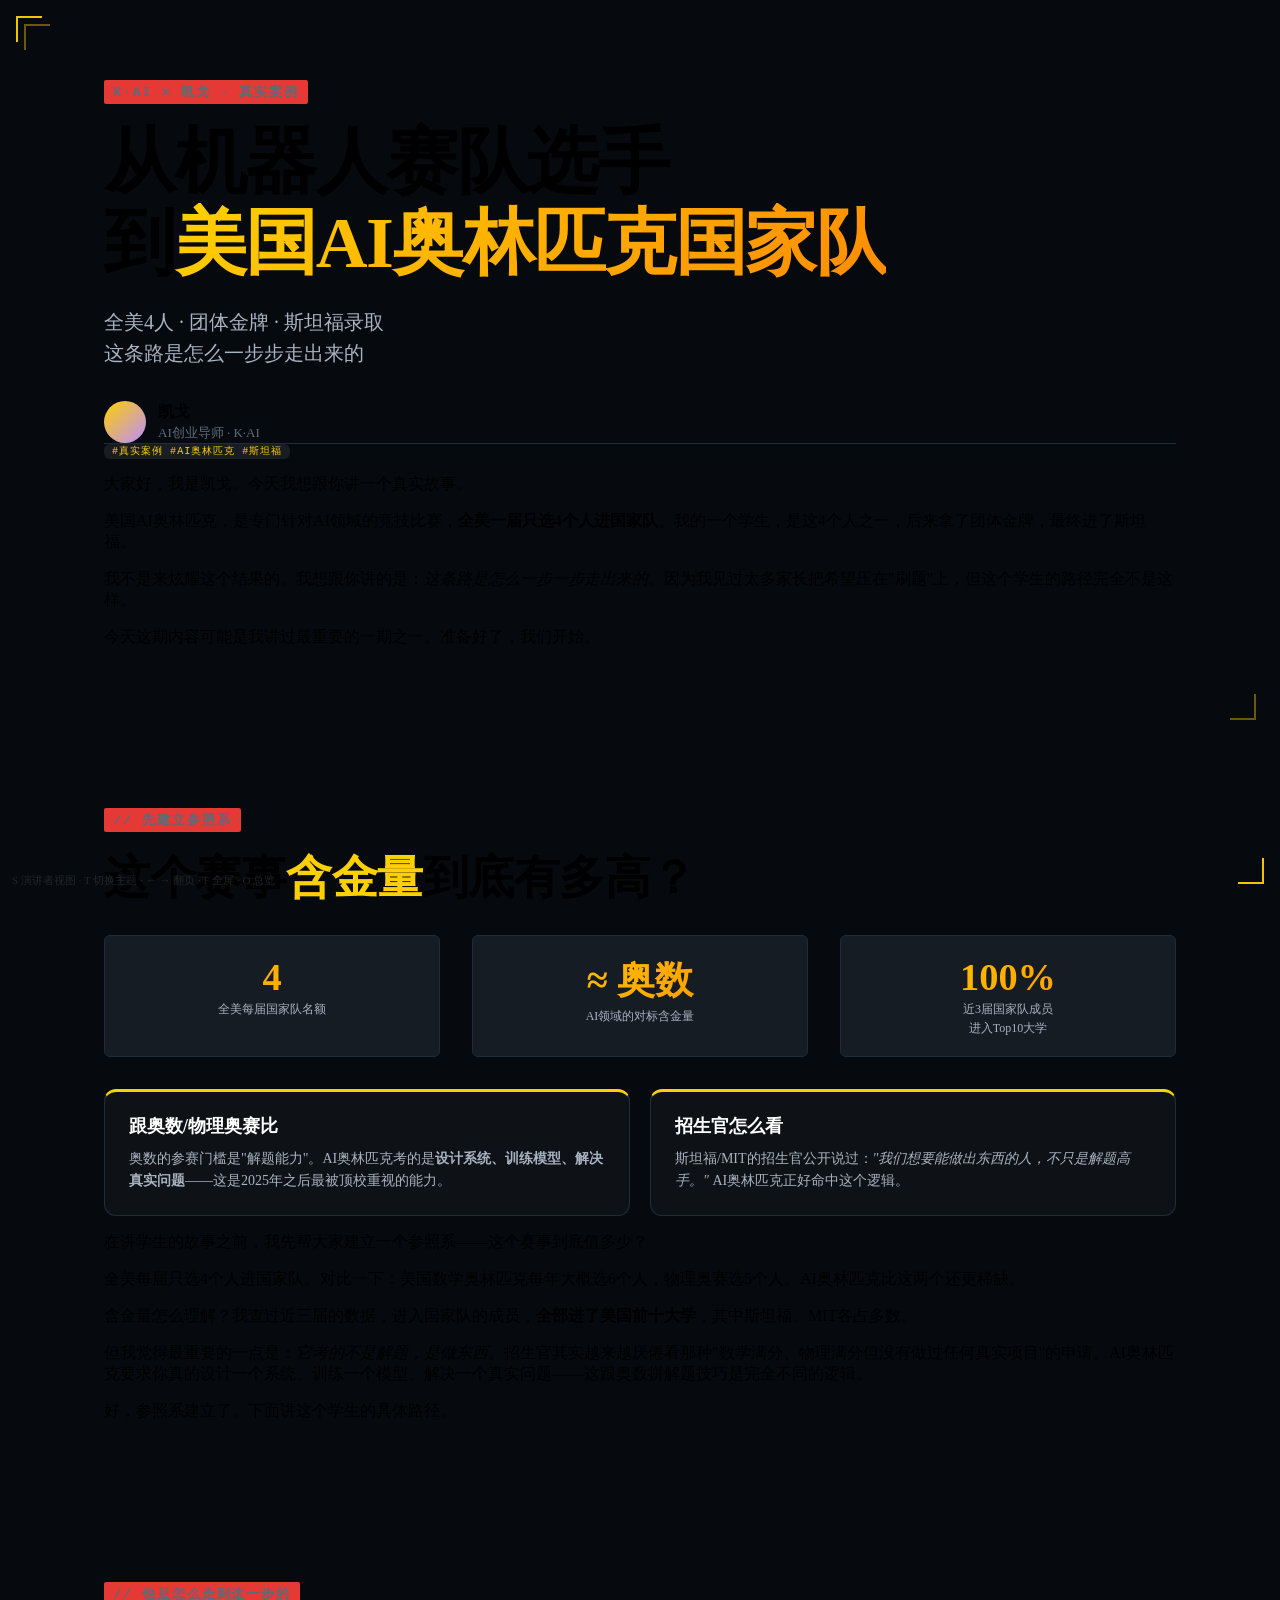
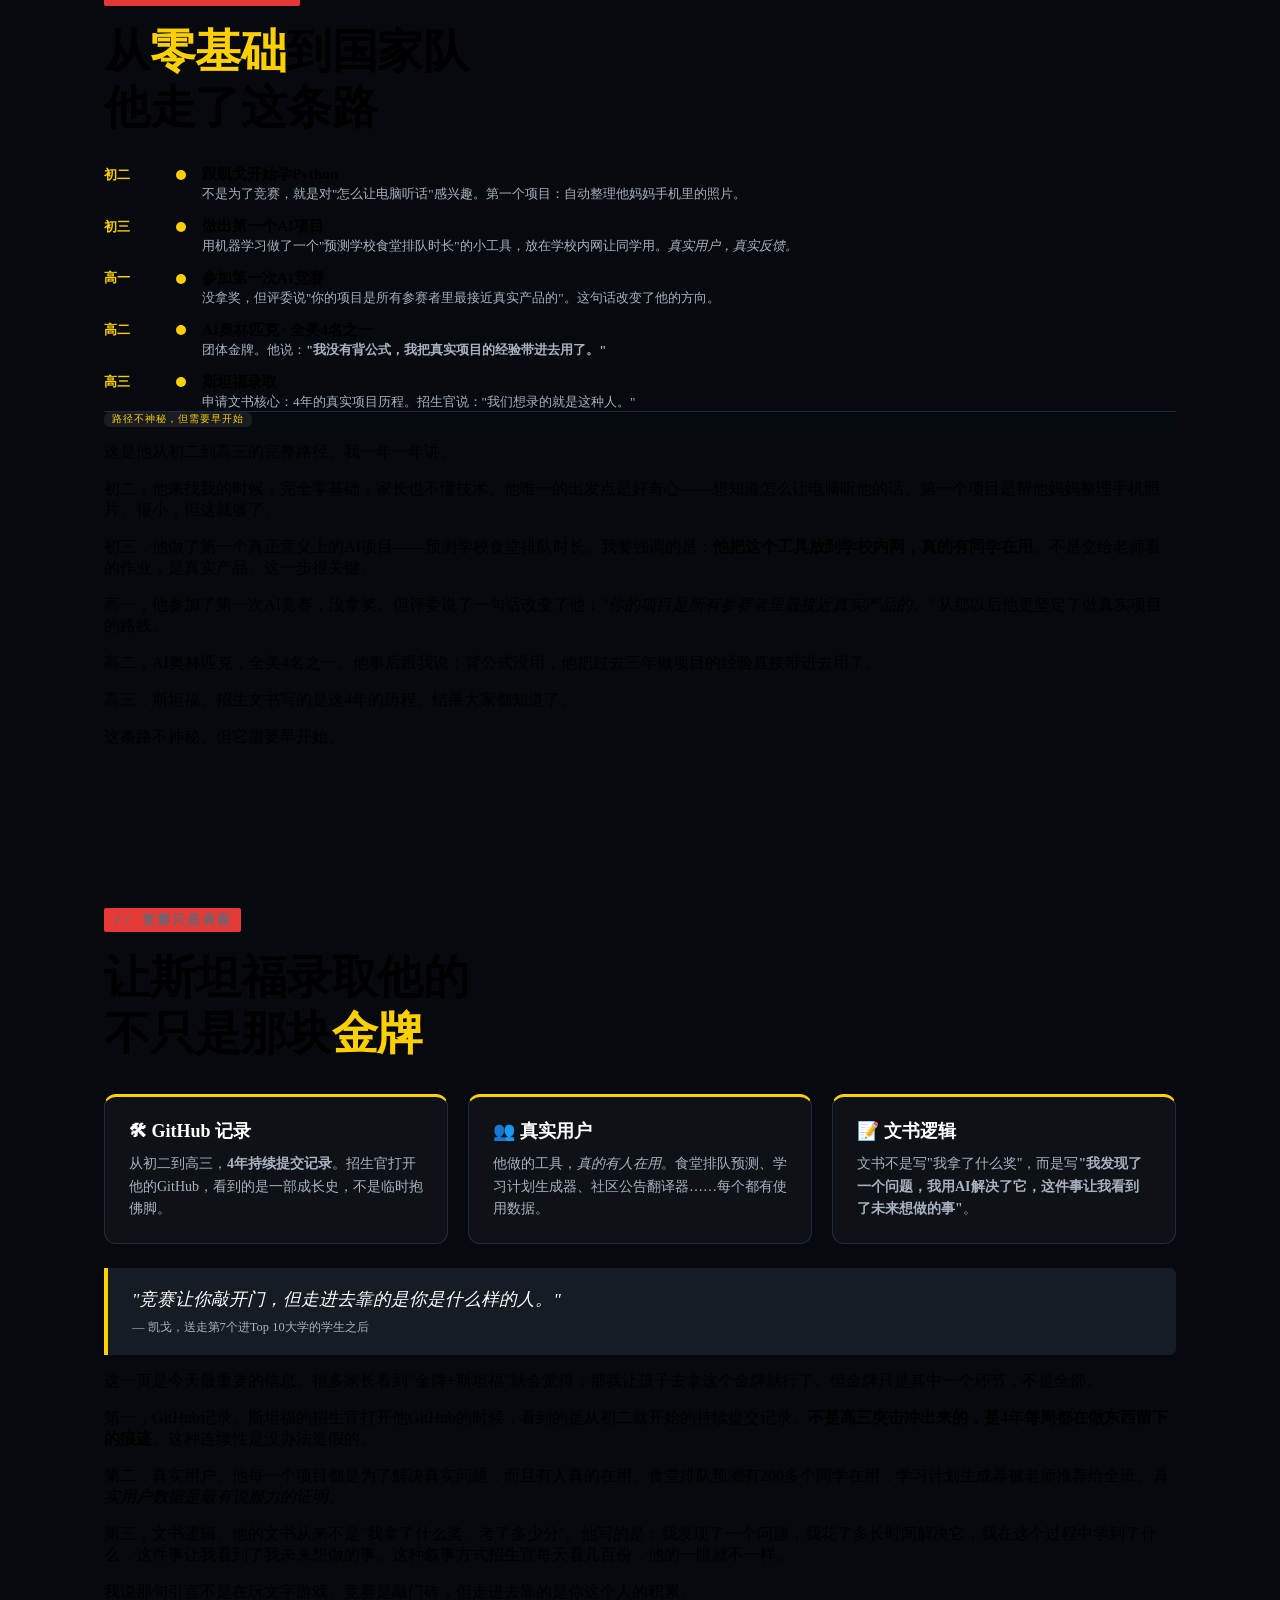
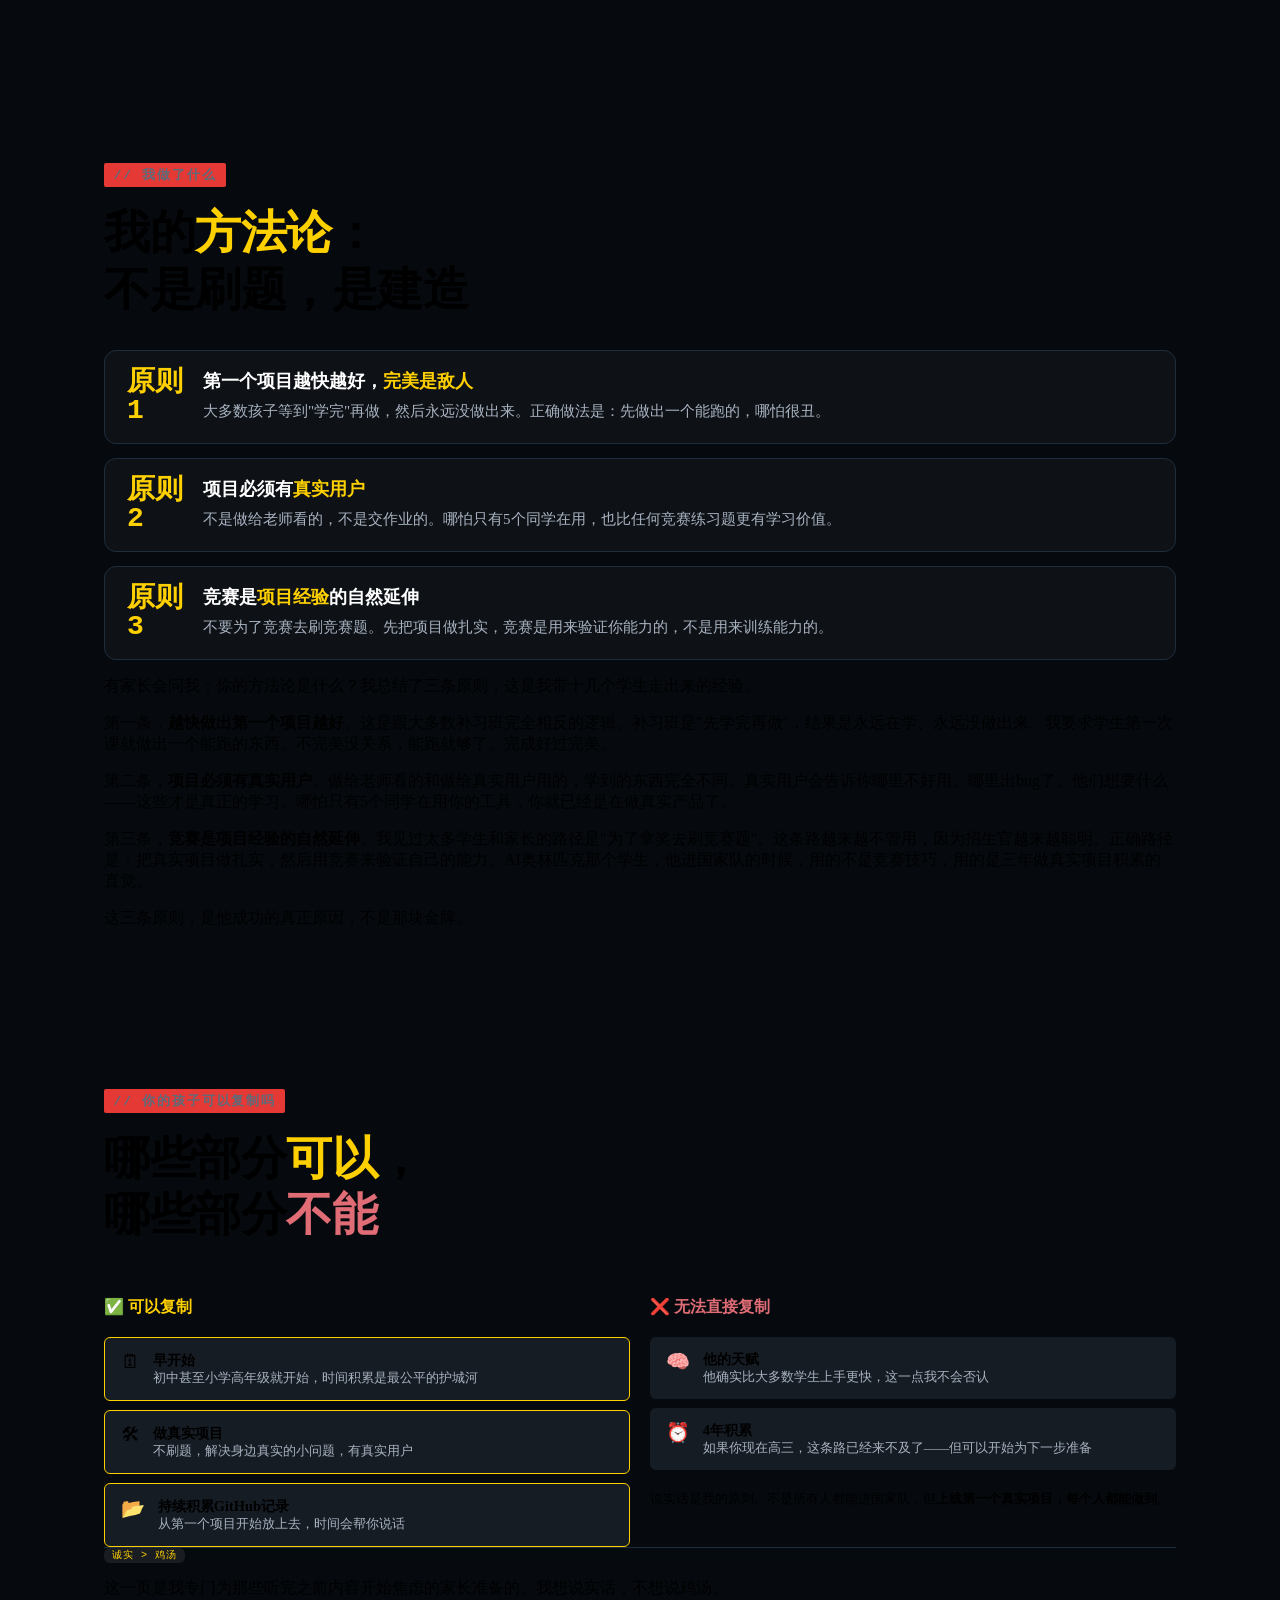
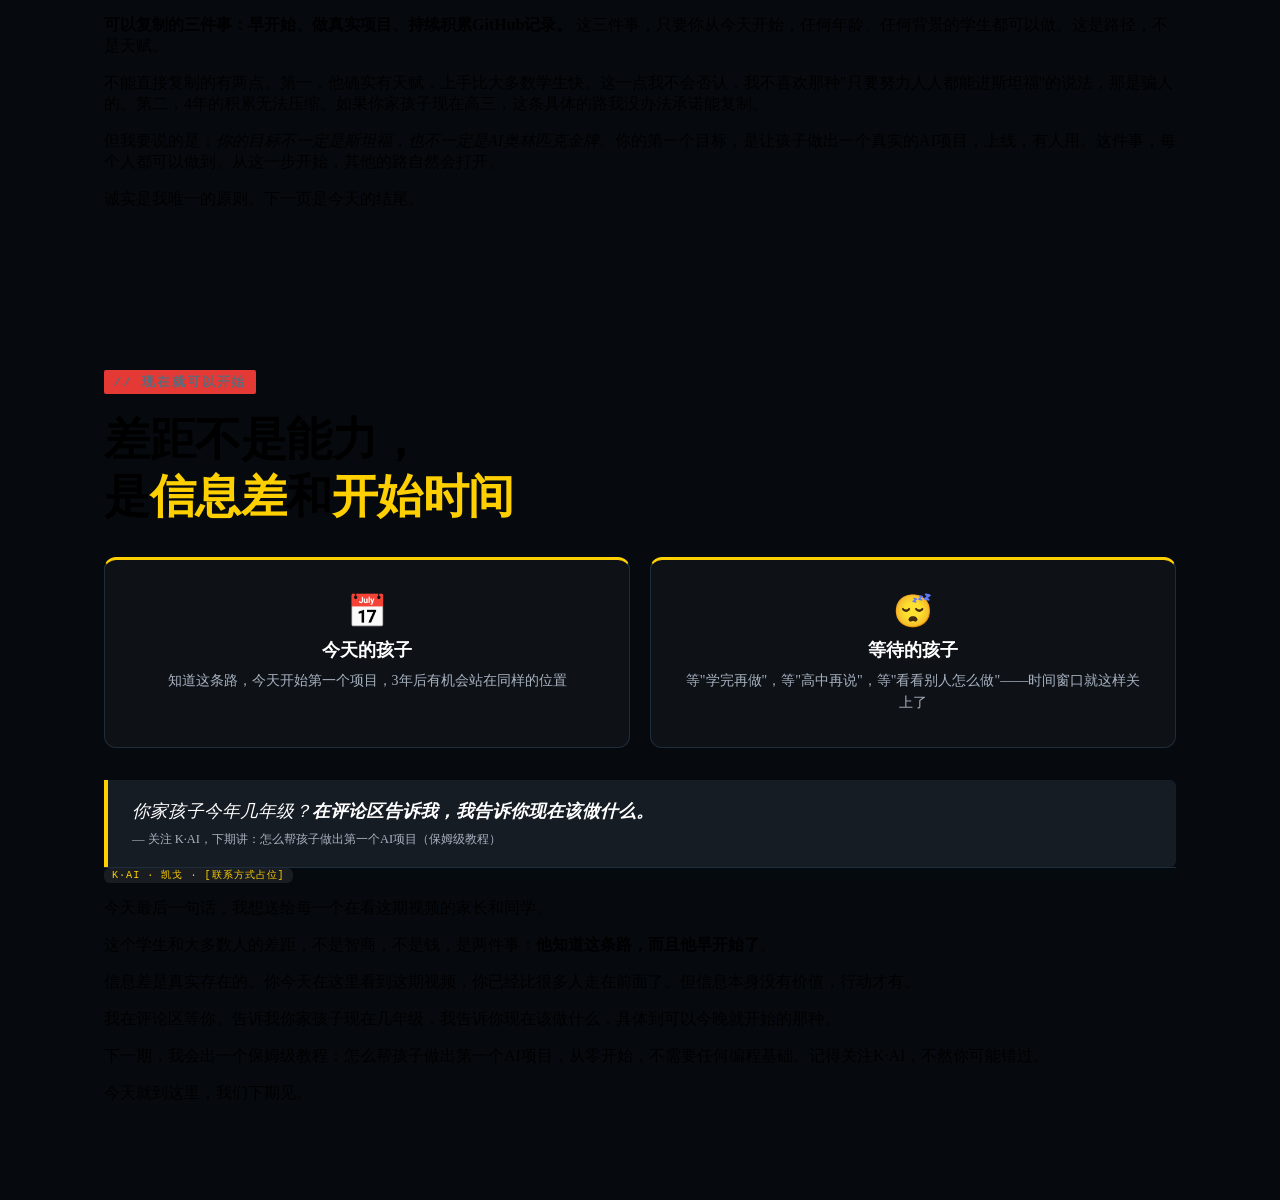
==== commit 54d17f0f: "fix(stanford-ai-olympiad): 封面标题改为叙事型，说清楚是什么故事 旧：全美只选4个人，我的学生是其中之一（模糊） 新：从机器人赛队选手，到美国AI奥林匹克国家队（清晰）  C" ====
--- a/products/courses/stanford-ai-olympiad/index.html
+++ b/products/courses/stanford-ai-olympiad/index.html
@@ -52,10 +52,10 @@
     <div data-fx="starfield" style="position:absolute;inset:0;z-index:0;"></div>
     <p class="kicker" style="position:relative;z-index:1;">K·AI × 凯戈 · 真实案例</p>
     <h1 class="h1 anim-fade-up" data-anim="fade-up" style="position:relative;z-index:1;">
-      全美只选<span style="background:var(--grad);-webkit-background-clip:text;background-clip:text;color:transparent">4个人</span><br>
-      我的学生是其中之一
+      从机器人赛队选手<br>
+      到<span style="background:var(--grad);-webkit-background-clip:text;background-clip:text;color:transparent">美国AI奥林匹克国家队</span>
     </h1>
-    <p class="lede mt-m" style="position:relative;z-index:1;">美国AI奥林匹克国家队 · 团体金牌 · 斯坦福录取<br>这条路是怎么走出来的</p>
+    <p class="lede mt-m" style="position:relative;z-index:1;">全美4人 · 团体金牌 · 斯坦福录取<br>这条路是怎么一步步走出来的</p>
     <div class="speaker" style="position:relative;z-index:1;">
       <div class="av"></div>
       <div><b>凯戈</b><span>AI创业导师 · K·AI</span></div>
